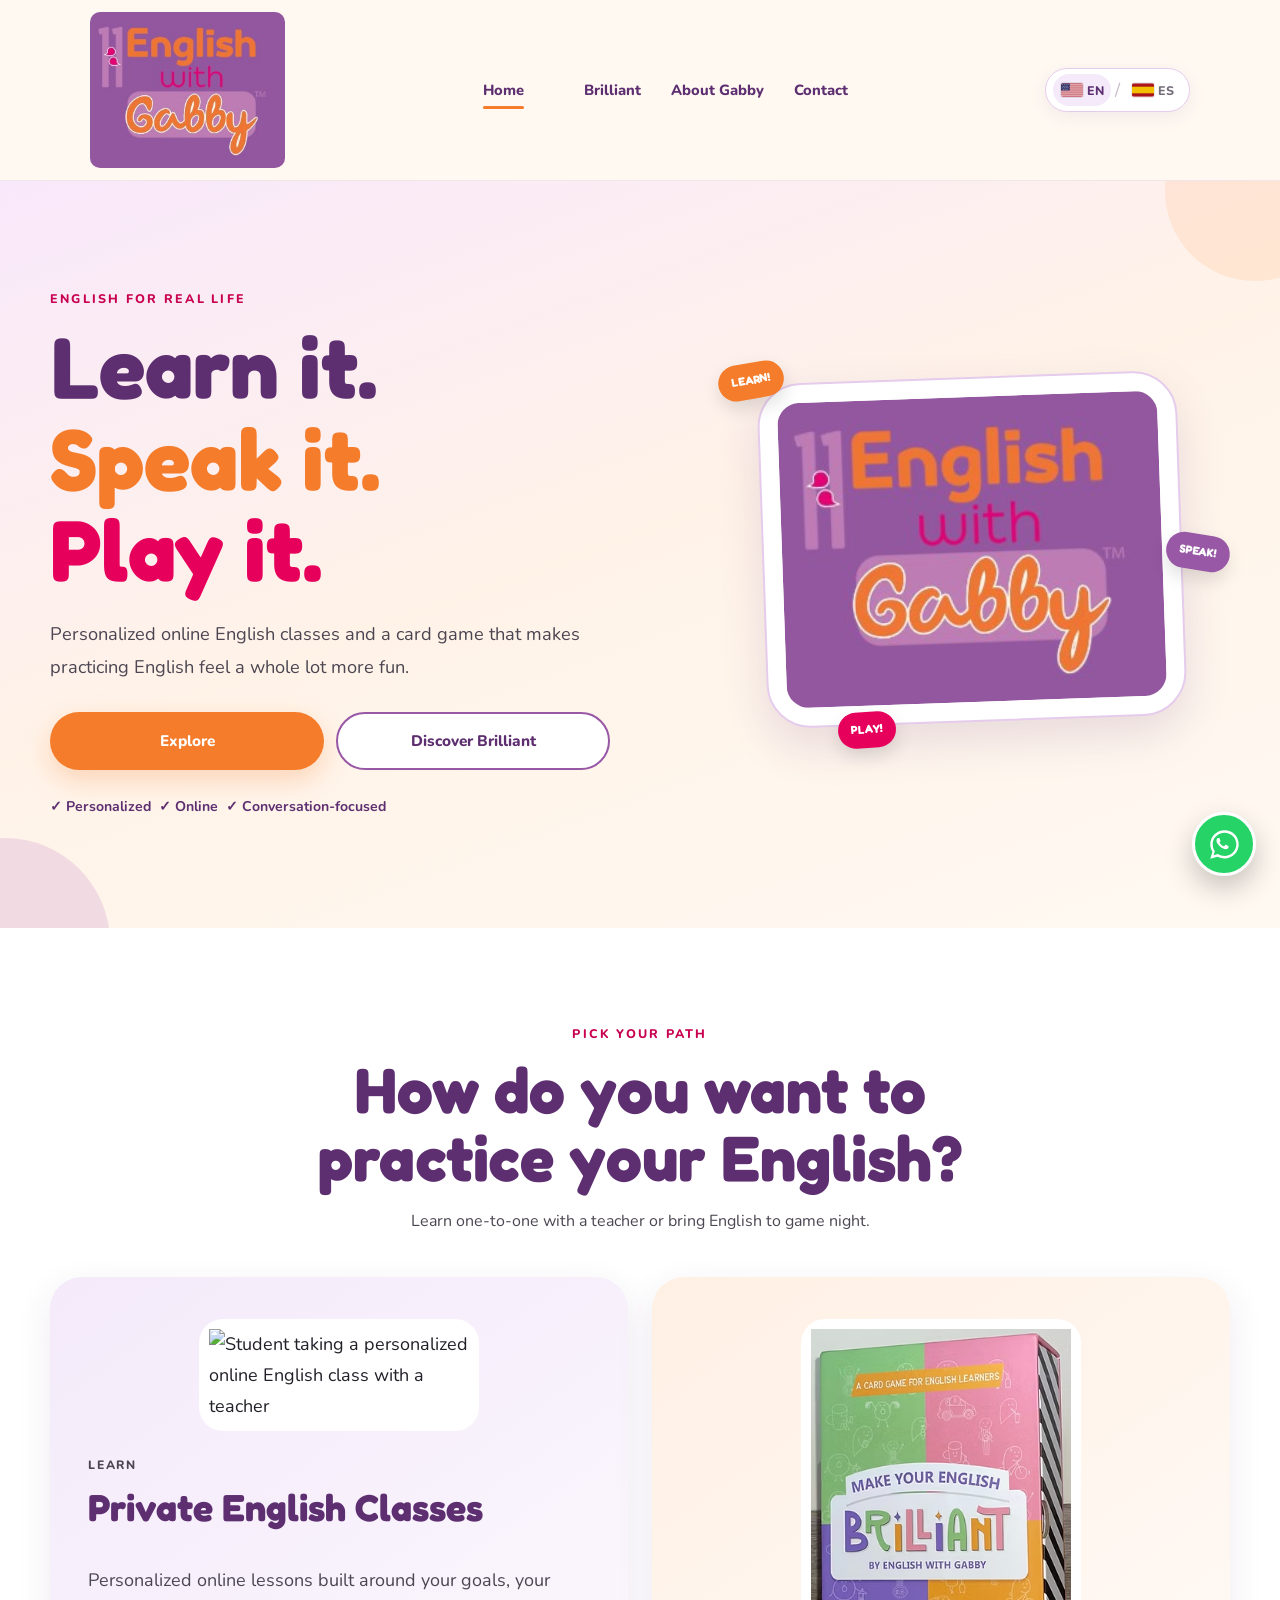
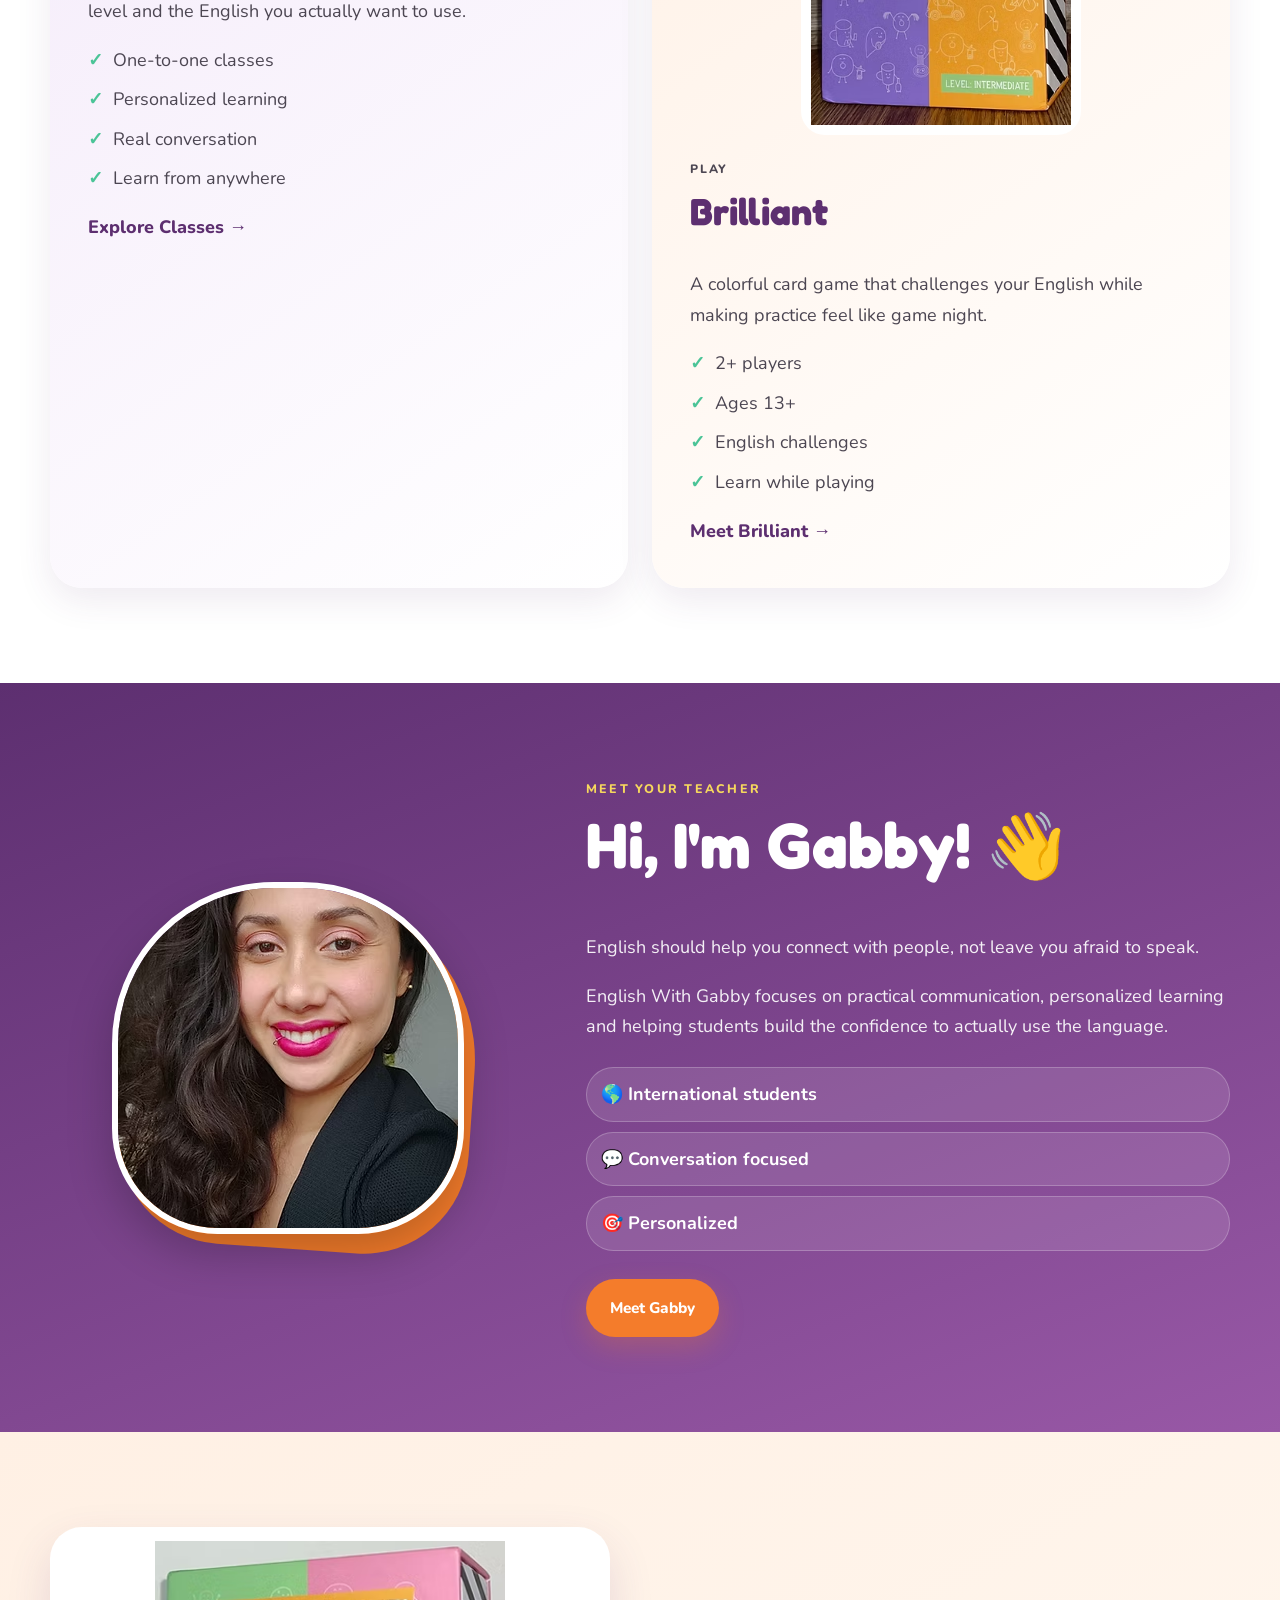
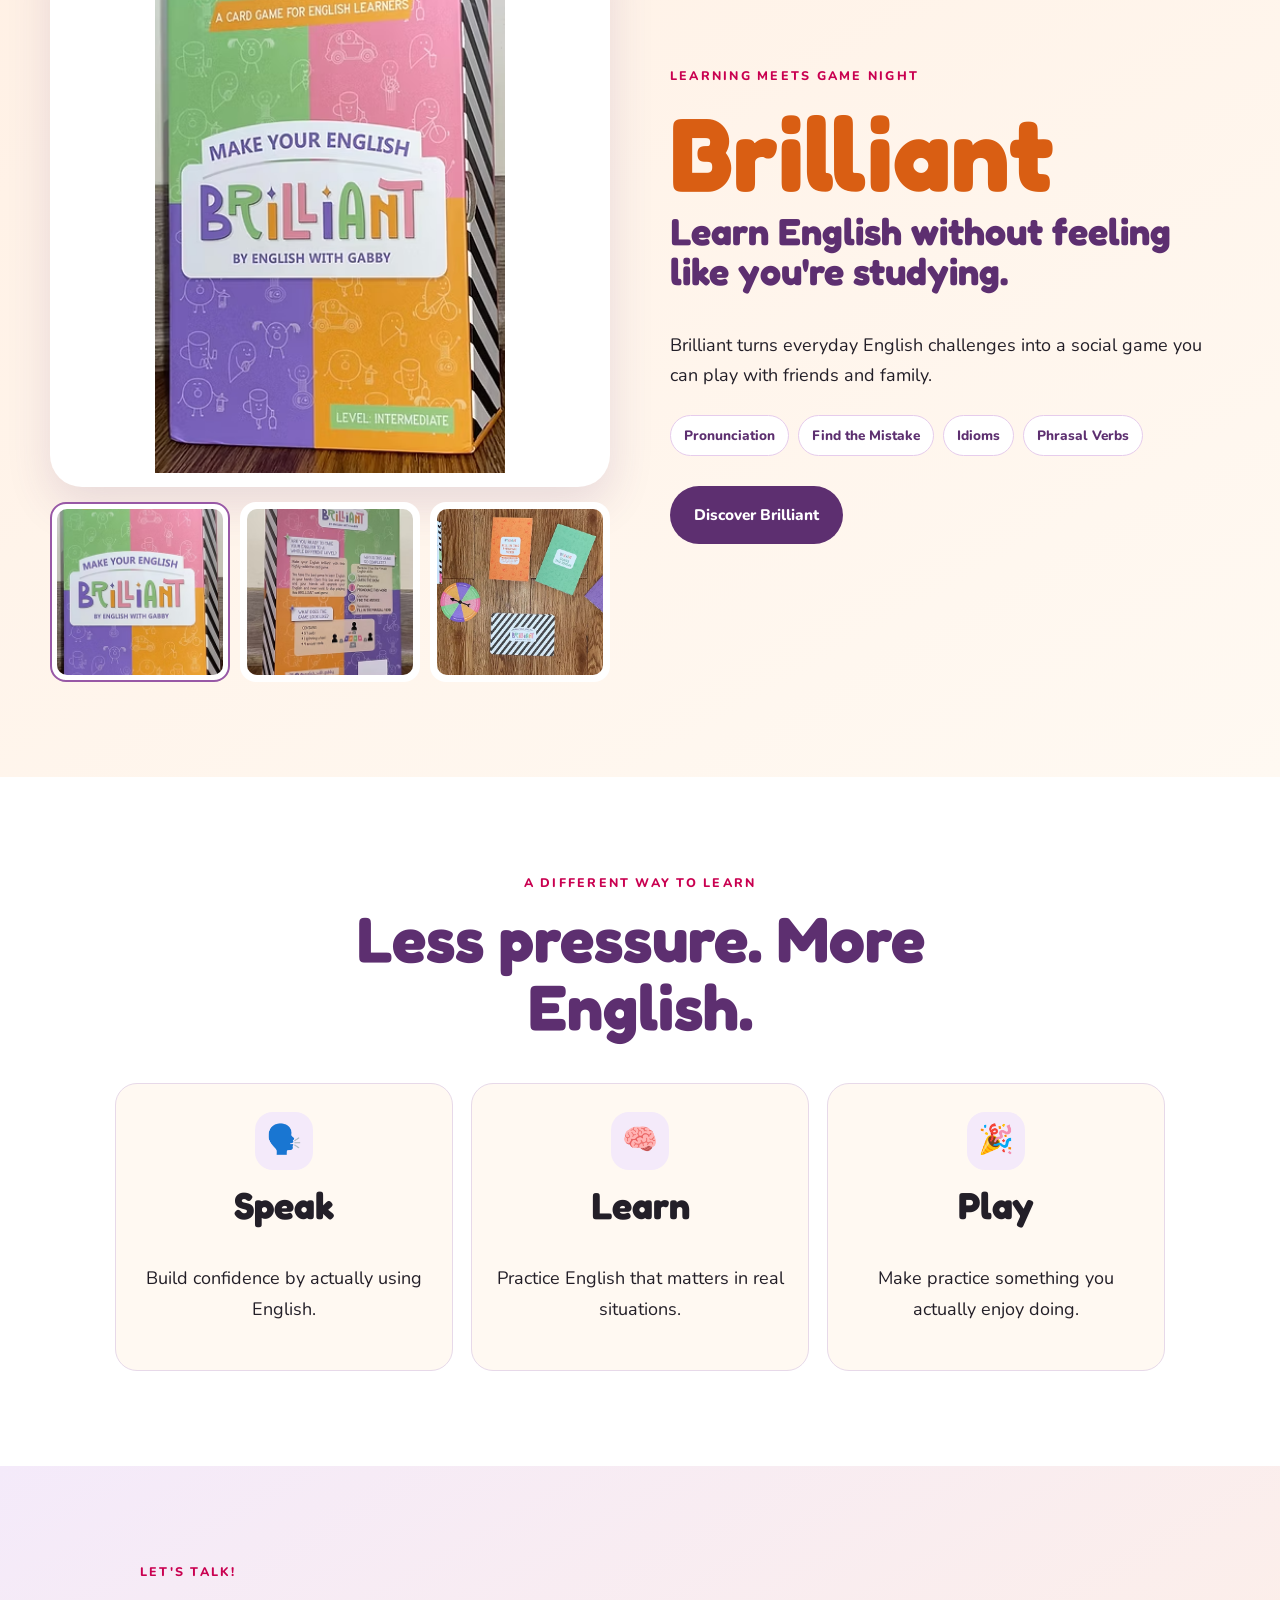
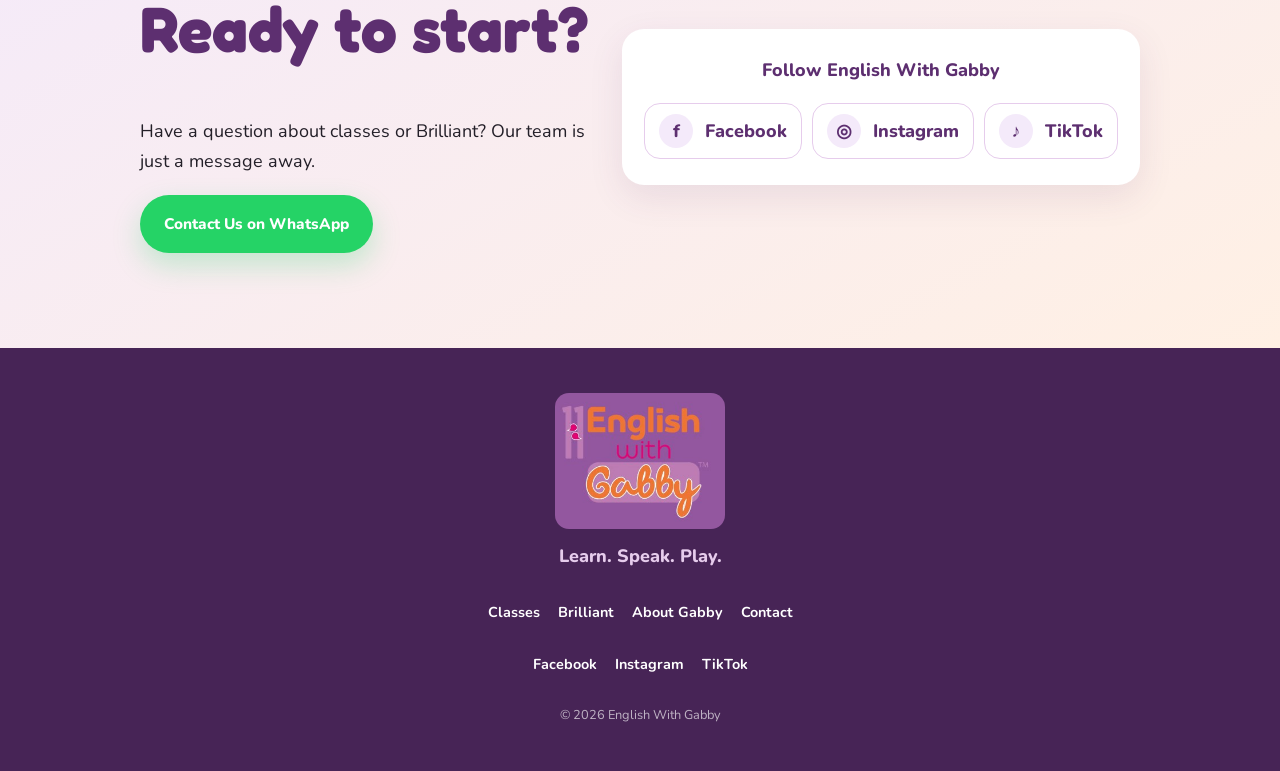
==== index.html @ 6b20c51b "Update navigation links and content in index.html" ====
<!DOCTYPE html>
<html lang="en">

<head>

  <meta charset="UTF-8">

  <meta
    name="viewport"
    content="width=device-width, initial-scale=1.0, viewport-fit=cover"
  >

  <meta
    name="description"
    content="English With Gabby offers personalized online English classes and Brilliant, a fun card game designed to help you practice English while you play."
  >

  <meta
    name="theme-color"
    content="#9858a6"
  >


  <title>
    English With Gabby | Learn. Speak. Play.
  </title>


  <!-- =====================================================
       FAVICON — Book
  ====================================================== -->

<link rel="icon" type="image/svg+xml" href="images/favicon.svg">


  <!-- =====================================================
       GOOGLE FONTS
  ====================================================== -->

  <link
    rel="preconnect"
    href="https://fonts.googleapis.com"
  >

  <link
    rel="preconnect"
    href="https://fonts.gstatic.com"
    crossorigin
  >

  <link
    href="https://fonts.googleapis.com/css2?family=Fredoka:wght@400;500;600;700&family=Nunito:wght@400;500;600;700;800&display=swap"
    rel="stylesheet"
  >


  <!-- =====================================================
       MAIN CSS
  ====================================================== -->

  <link
    rel="stylesheet"
    href="css/style.css"
  >

</head>


<body>


<!-- =========================================================
     ACCESSIBILITY — SKIP LINK
========================================================= -->

<a
  class="skip-link"
  href="#main-content"
  data-i18n="accessibility.skip"
>
  Skip to content
</a>



<!-- =========================================================
     HEADER
========================================================= -->

<header class="site-header">

  <div class="header-inner">


    <!-- BRAND -->

    <a
      href="index.html"
      class="site-logo"
      aria-label="English With Gabby home"
    >

      <img
        src="images/Logo/English%20With%20Gabby%20Logo.jpg"
        alt="English With Gabby"
      >

    </a>



    <!-- DESKTOP NAVIGATION -->

    <nav
      class="desktop-nav"
      aria-label="Main navigation"
    >

      <a
        href="index.html"
        class="nav-link active"
        data-i18n="nav.home"
      >
        Home
      </a>

      <a
        href=".html"
        class="nav-link"
        data-i18n="nav."
      >
        
      </a>

      <a
        href="brilliant.html"
        class="nav-link"
        data-i18n="nav.brilliant"
      >
        Brilliant
      </a>

      <a
        href="gabby.html"
        class="nav-link"
        data-i18n="nav.about"
      >
        About Gabby
      </a>

      <a
        href="#contact"
        class="nav-link"
        data-i18n="nav.contact"
      >
        Contact
      </a>

    </nav>



    <!-- HEADER CONTROLS -->

    <div class="header-controls">


      <!-- LANGUAGE SWITCHER -->

     <div
  class="language-switcher"
  role="group"
  aria-label="Language"
>

  <button
    type="button"
    class="language-btn active"
    data-language="en"
    aria-label="Switch to English"
    aria-pressed="true"
  >

    <svg
      class="language-flag"
      viewBox="0 0 60 36"
      aria-hidden="true"
    >
      <rect width="60" height="36" fill="#ffffff"/>

      <g fill="#b22234">
        <rect y="0" width="60" height="2.77"/>
        <rect y="5.54" width="60" height="2.77"/>
        <rect y="11.08" width="60" height="2.77"/>
        <rect y="16.62" width="60" height="2.77"/>
        <rect y="22.16" width="60" height="2.77"/>
        <rect y="27.70" width="60" height="2.77"/>
        <rect y="33.23" width="60" height="2.77"/>
      </g>

      <rect width="24" height="19.38" fill="#3c3b6e"/>

      <g fill="#ffffff">
        <circle cx="4" cy="4" r="1"/>
        <circle cx="9" cy="4" r="1"/>
        <circle cx="14" cy="4" r="1"/>
        <circle cx="19" cy="4" r="1"/>

        <circle cx="6.5" cy="8" r="1"/>
        <circle cx="11.5" cy="8" r="1"/>
        <circle cx="16.5" cy="8" r="1"/>

        <circle cx="4" cy="12" r="1"/>
        <circle cx="9" cy="12" r="1"/>
        <circle cx="14" cy="12" r="1"/>
        <circle cx="19" cy="12" r="1"/>

        <circle cx="6.5" cy="16" r="1"/>
        <circle cx="11.5" cy="16" r="1"/>
        <circle cx="16.5" cy="16" r="1"/>
      </g>
    </svg>

    <span>EN</span>

  </button>


  <span
    class="language-divider"
    aria-hidden="true"
  >
    /
  </span>


  <button
    type="button"
    class="language-btn"
    data-language="es"
    aria-label="Cambiar a español"
    aria-pressed="false"
  >

    <svg
      class="language-flag"
      viewBox="0 0 60 36"
      aria-hidden="true"
    >
      <rect width="60" height="36" fill="#aa151b"/>
      <rect y="9" width="60" height="18" fill="#f1bf00"/>
    </svg>

    <span>ES</span>

  </button>

</div>



      <!-- MOBILE MENU -->

      <button
        class="menu-toggle"
        type="button"
        aria-label="Open navigation menu"
        aria-expanded="false"
        aria-controls="mobileMenu"
      >

        <span></span>
        <span></span>
        <span></span>

      </button>


    </div>

  </div>



  <!-- MOBILE NAVIGATION -->

  <nav
    class="mobile-menu"
    id="mobileMenu"
    aria-label="Mobile navigation"
  >

    <a
      href="index.html"
      data-i18n="nav.home"
    >
      Home
    </a>

    <a
      href=".html"
      data-i18n="nav."
    >
      
    </a>

    <a
      href="brilliant.html"
      data-i18n="nav.brilliant"
    >
      Brilliant
    </a>

    <a
      href="gabby.html"
      data-i18n="nav.about"
    >
      About Gabby
    </a>

    <a
      href="#contact"
      data-i18n="nav.contact"
    >
      Contact
    </a>

  </nav>

</header>



<!-- =========================================================
     MAIN CONTENT
========================================================= -->

<main id="main-content">



<!-- =========================================================
     HERO
========================================================= -->

<section class="hero-section">

  <div class="hero-shape hero-shape-one"></div>
  <div class="hero-shape hero-shape-two"></div>


  <div class="hero-inner">


    <!-- HERO COPY -->

    <div class="hero-copy">

      <p
        class="eyebrow"
        data-i18n="home.hero.eyebrow"
      >
        English for real life
      </p>


      <h1>

        <span data-i18n="home.hero.line1">
          Learn it.
        </span>

        <span data-i18n="home.hero.line2">
          Speak it.
        </span>

        <span data-i18n="home.hero.line3">
          Play it.
        </span>

      </h1>


      <p
        class="hero-description"
        data-i18n="home.hero.description"
      >
        Personalized online English  and a card game
        that makes practicing English feel a whole lot more fun.
      </p>



      <div class="hero-actions">


        <a
          href=".html"
          class="btn btn-primary"
          data-i18n="home.hero."
        >
          Explore 
        </a>


        <a
          href="brilliant.html"
          class="btn btn-secondary"
          data-i18n="home.hero.brilliant"
        >
          Discover Brilliant
        </a>


      </div>



      <div class="hero-trust">

        <span data-i18n="home.hero.trust1">
          ✓ Personalized
        </span>

        <span data-i18n="home.hero.trust2">
          ✓ Online
        </span>

        <span data-i18n="home.hero.trust3">
          ✓ Conversation-focused
        </span>

      </div>

    </div>



    <!-- HERO VISUAL -->

    <div class="hero-visual">


      <div class="hero-logo-card">

        <img
          src="images/Logo/English%20With%20Gabby%20Logo.jpg"
          alt="English With Gabby logo"
        >

      </div>



      <div
        class="floating-bubble bubble-learn"
        aria-hidden="true"
      >
        LEARN!
      </div>


      <div
        class="floating-bubble bubble-speak"
        aria-hidden="true"
      >
        SPEAK!
      </div>


      <div
        class="floating-bubble bubble-play"
        aria-hidden="true"
      >
        PLAY!
      </div>


    </div>


  </div>

</section>



<!-- =========================================================
     TWO PATHS —  / BRILLIANT
========================================================= -->

<section class="path-section">

  <div class="section-heading">

    <p
      class="eyebrow"
      data-i18n="home.paths.eyebrow"
    >
      Pick your path
    </p>

    <h2 data-i18n="home.paths.title">
      How do you want to practice your English?
    </h2>

    <p data-i18n="home.paths.description">
      Learn one-to-one with a teacher or bring English to game night.
    </p>

  </div>



  <div class="path-grid">


<!-- CLASSES CARD -->

<article class="path-card classes-path-card">

  <div class="mini-product-image classes-card-image">

    <img
      src="images/Classes%20image.png"
      alt="Student taking a personalized online English class with a teacher"
      loading="lazy"
    >

  </div>


  <p
    class="card-label"
    data-i18n="home.classes.label"
  >
    LEARN
  </p>


  <h3 data-i18n="home.classes.title">
    Private English Classes
  </h3>


  <p data-i18n="home.classes.description">
    Personalized online lessons built around your goals,
    your level and the English you actually want to use.
  </p>


  <ul class="feature-list">

    <li data-i18n="home.classes.feature1">
      One-to-one classes
    </li>

    <li data-i18n="home.classes.feature2">
      Personalized learning
    </li>

    <li data-i18n="home.classes.feature3">
      Real conversation
    </li>

    <li data-i18n="home.classes.feature4">
      Learn from anywhere
    </li>

  </ul>


  <a
    href="classes.html"
    class="card-link"
    data-i18n="home.classes.cta"
  >
    Explore Classes →
  </a>

</article>
    

    <!-- BRILLIANT CARD -->

    <article class="path-card brilliant-path-card">

      <div class="mini-product-image">

        <img
          src="images/Brilliant/Game%20Box%20Front.avif"
          alt="Brilliant English learning card game"
          loading="lazy"
        >

      </div>


      <p
        class="card-label"
        data-i18n="home.brilliant.label"
      >
        PLAY
      </p>


      <h3>
        Brilliant
      </h3>


      <p data-i18n="home.brilliant.description">
        A colorful card game that challenges your English
        while making practice feel like game night.
      </p>



      <ul class="feature-list">

        <li data-i18n="home.brilliant.feature1">
          2+ players
        </li>

        <li data-i18n="home.brilliant.feature2">
          Ages 10+
        </li>

        <li data-i18n="home.brilliant.feature3">
          English challenges
        </li>

        <li data-i18n="home.brilliant.feature4">
          Learn while playing
        </li>

      </ul>



      <a
        href="brilliant.html"
        class="card-link"
        data-i18n="home.brilliant.cta"
      >
        Meet Brilliant →
      </a>

    </article>


  </div>

</section>



<!-- =========================================================
     ABOUT GABBY PREVIEW
========================================================= -->

<section class="gabby-preview-section">

  <div class="gabby-preview-inner">


    <!-- PHOTO -->

    <div class="gabby-photo-wrap">

      <div class="gabby-photo-decoration"></div>

      <img
        src="images/Gabby/Gabby%20Profile%20Picture.avif"
        alt="Gabby, founder of English With Gabby"
        loading="lazy"
      >

    </div>



    <!-- COPY -->

    <div class="gabby-preview-copy">

      <p
        class="eyebrow"
        data-i18n="home.gabby.eyebrow"
      >
        Meet your teacher
      </p>


      <h2 data-i18n="home.gabby.title">
        Hi, I'm Gabby! 👋
      </h2>


      <p data-i18n="home.gabby.description1">
        English should help you connect with people,
        not leave you afraid to speak.
      </p>


      <p data-i18n="home.gabby.description2">
        English With Gabby focuses on practical communication,
        personalized learning and helping students build the
        confidence to actually use the language.
      </p>



      <div class="gabby-highlights">

        <span data-i18n="home.gabby.highlight1">
          🌎 International students
        </span>

        <span data-i18n="home.gabby.highlight2">
          💬 Conversation focused
        </span>

        <span data-i18n="home.gabby.highlight3">
          🎯 Personalized
        </span>

      </div>



      <a
        href="gabby.html"
        class="btn btn-primary"
        data-i18n="home.gabby.cta"
      >
        Meet Gabby
      </a>


    </div>


  </div>

</section>



<!-- =========================================================
     BRILLIANT FEATURE
========================================================= -->

<section class="brilliant-feature-section">

  <div class="brilliant-feature-inner">


    <!-- PRODUCT GALLERY PREVIEW -->

    <div class="brilliant-home-gallery">


      <div class="home-product-main">

        <img
          id="homeBrilliantImage"
          src="images/Brilliant/Game%20Box%20Front.avif"
          alt="Front of Brilliant English learning game"
          loading="lazy"
        >

      </div>



      <div
        class="home-product-thumbnails"
        aria-label="Brilliant product images"
      >


        <button
          type="button"
          class="home-product-thumb active"
          data-home-product-image="images/Brilliant/Game%20Box%20Front.avif"
          data-home-product-alt="Front of Brilliant English learning game"
          aria-label="Show front of Brilliant game box"
        >

          <img
            src="images/Brilliant/Game%20Box%20Front.avif"
            alt=""
          >

        </button>



        <button
          type="button"
          class="home-product-thumb"
          data-home-product-image="images/Brilliant/Game%20Box%20Back.avif"
          data-home-product-alt="Back of Brilliant English learning game"
          aria-label="Show back of Brilliant game box"
        >

          <img
            src="images/Brilliant/Game%20Box%20Back.avif"
            alt=""
          >

        </button>



        <button
          type="button"
          class="home-product-thumb"
          data-home-product-image="images/Brilliant/Game%20Box%20Contents.avif"
          data-home-product-alt="Contents of Brilliant English learning game"
          aria-label="Show Brilliant game contents"
        >

          <img
            src="images/Brilliant/Game%20Box%20Contents.avif"
            alt=""
          >

        </button>


      </div>


    </div>



    <!-- GAME COPY -->

    <div class="brilliant-feature-copy">

      <p
        class="eyebrow"
        data-i18n="home.game.eyebrow"
      >
        Learning meets game night
      </p>


      <h2>
        Brilliant
      </h2>


      <h3 data-i18n="home.game.subtitle">
        Learn English without feeling like you're studying.
      </h3>


      <p data-i18n="home.game.description">
        Brilliant turns everyday English challenges into
        a social game you can play with friends and family.
      </p>



      <div class="game-tags">

        <span data-i18n="home.game.tag1">
          Pronunciation
        </span>

        <span data-i18n="home.game.tag2">
          Find the Error
        </span>

        <span data-i18n="home.game.tag3">
          Slang
        </span>

        <span data-i18n="home.game.tag4">
          Verbs
        </span>

      </div>



      <a
        href="brilliant.html"
        class="btn btn-secondary-dark"
        data-i18n="home.game.cta"
      >
        Discover Brilliant
      </a>


    </div>


  </div>

</section>



<!-- =========================================================
     PHILOSOPHY / BENEFITS
========================================================= -->

<section class="benefits-section">

  <div class="section-heading">

    <p
      class="eyebrow"
      data-i18n="home.benefits.eyebrow"
    >
      A different way to learn
    </p>

    <h2 data-i18n="home.benefits.title">
      Less pressure. More English.
    </h2>

  </div>



  <div class="benefits-grid">


    <article class="benefit-card">

      <span
        class="benefit-icon"
        aria-hidden="true"
      >
        🗣️
      </span>

      <h3 data-i18n="home.benefits.speakTitle">
        Speak
      </h3>

      <p data-i18n="home.benefits.speakText">
        Build confidence by actually using English.
      </p>

    </article>



    <article class="benefit-card">

      <span
        class="benefit-icon"
        aria-hidden="true"
      >
        🧠
      </span>

      <h3 data-i18n="home.benefits.learnTitle">
        Learn
      </h3>

      <p data-i18n="home.benefits.learnText">
        Practice English that matters in real situations.
      </p>

    </article>



    <article class="benefit-card">

      <span
        class="benefit-icon"
        aria-hidden="true"
      >
        🎉
      </span>

      <h3 data-i18n="home.benefits.playTitle">
        Play
      </h3>

      <p data-i18n="home.benefits.playText">
        Make practice something you actually enjoy doing.
      </p>

    </article>


  </div>

</section>



<!-- =========================================================
     SOCIAL / CONTACT
========================================================= -->

<section
  class="contact-section"
  id="contact"
>

  <div class="contact-inner">


    <div class="contact-copy">

      <p
        class="eyebrow"
        data-i18n="home.contact.eyebrow"
      >
        Let's talk!
      </p>


      <h2 data-i18n="home.contact.title">
        Ready to start?
      </h2>


      <p data-i18n="home.contact.description">
        Have a question about classes or Brilliant?
        Gabby is just a message away.
      </p>



      <a
        class="btn btn-whatsapp"
        href="https://wa.me/593987807383?text=Hi%20Gabby!%20I%20found%20English%20With%20Gabby%20through%20your%20website%20and%20I%27d%20like%20more%20information."
        target="_blank"
        rel="noopener noreferrer"
        data-whatsapp-link
        data-i18n="home.contact.whatsapp"
      >
        Message Gabby on WhatsApp
      </a>


    </div>



    <!-- SOCIALS -->

    <div class="social-panel">

      <p data-i18n="home.contact.follow">
        Follow English With Gabby
      </p>


      <div class="social-links">


        <a
          href="https://www.facebook.com/englishwithgabby1/"
          target="_blank"
          rel="noopener noreferrer"
          aria-label="English With Gabby on Facebook"
        >

          <span
            class="social-icon"
            aria-hidden="true"
          >
            f
          </span>

          <span>
            Facebook
          </span>

        </a>



        <a
          href="https://www.instagram.com/english_with.gabby/?hl=en"
          target="_blank"
          rel="noopener noreferrer"
          aria-label="English With Gabby on Instagram"
        >

          <span
            class="social-icon"
            aria-hidden="true"
          >
            ◎
          </span>

          <span>
            Instagram
          </span>

        </a>



        <a
          href="https://www.tiktok.com/@english_with.gabby"
          target="_blank"
          rel="noopener noreferrer"
          aria-label="English With Gabby on TikTok"
        >

          <span
            class="social-icon"
            aria-hidden="true"
          >
            ♪
          </span>

          <span>
            TikTok
          </span>

        </a>


      </div>

    </div>


  </div>

</section>



</main>



<!-- =========================================================
     FOOTER
========================================================= -->

<footer class="site-footer">

  <div class="footer-inner">


    <div class="footer-brand">

      <img
        src="images/Logo/English%20With%20Gabby%20Logo.jpg"
        alt="English With Gabby"
        loading="lazy"
      >

      <p data-i18n="footer.tagline">
        Learn. Speak. Play.
      </p>

    </div>



    <nav
      class="footer-nav"
      aria-label="Footer navigation"
    >

      <a
        href="classes.html"
        data-i18n="nav.classes"
      >
        Classes
      </a>

      <a
        href="brilliant.html"
        data-i18n="nav.brilliant"
      >
        Brilliant
      </a>

      <a
        href="gabby.html"
        data-i18n="nav.about"
      >
        About Gabby
      </a>

      <a
        href="#contact"
        data-i18n="nav.contact"
      >
        Contact
      </a>

    </nav>



    <div class="footer-socials">


      <a
        href="https://www.facebook.com/englishwithgabby1/"
        target="_blank"
        rel="noopener noreferrer"
        aria-label="Facebook"
      >
        Facebook
      </a>


      <a
        href="https://www.instagram.com/english_with.gabby/?hl=en"
        target="_blank"
        rel="noopener noreferrer"
        aria-label="Instagram"
      >
        Instagram
      </a>


      <a
        href="https://www.tiktok.com/@english_with.gabby"
        target="_blank"
        rel="noopener noreferrer"
        aria-label="TikTok"
      >
        TikTok
      </a>


    </div>



    <p class="copyright">

      ©
      <span id="currentYear">
        2026
      </span>

      English With Gabby

    </p>


  </div>

</footer>



<!-- =========================================================
     FLOATING WHATSAPP
========================================================= -->

<a
  class="floating-whatsapp"
  href="https://wa.me/593987807383?text=Hi%20Gabby!%20I%20found%20English%20With%20Gabby%20through%20your%20website%20and%20I%27d%20like%20more%20information."
  target="_blank"
  rel="noopener noreferrer"
  aria-label="Message English With Gabby on WhatsApp"
  data-whatsapp-link
>

  <svg
    viewBox="0 0 32 32"
    aria-hidden="true"
  >

    <path
      d="M19.11 17.21c-.27-.14-1.6-.79-1.85-.88-.25-.09-.43-.14-.61.14-.18.27-.7.88-.86 1.06-.16.18-.32.2-.59.07-.27-.14-1.14-.42-2.17-1.34-.8-.71-1.34-1.59-1.5-1.86-.16-.27-.02-.42.12-.55.12-.12.27-.32.41-.48.14-.16.18-.27.27-.45.09-.18.05-.34-.02-.48-.07-.14-.61-1.47-.84-2.01-.22-.53-.45-.46-.61-.47h-.52c-.18 0-.48.07-.73.34-.25.27-.95.93-.95 2.27s.98 2.63 1.11 2.81c.14.18 1.92 2.93 4.65 4.11.65.28 1.16.45 1.56.58.66.21 1.25.18 1.72.11.52-.08 1.6-.65 1.83-1.28.23-.63.23-1.17.16-1.28-.07-.11-.25-.18-.52-.32z"
    />

    <path
      d="M16.03 3C8.84 3 3 8.73 3 15.8c0 2.48.72 4.79 1.96 6.75L3 29l6.65-1.9a13.17 13.17 0 0 0 6.38 1.65C23.22 28.75 29 23.02 29 15.8S23.22 3 16.03 3zm0 23.58c-2.08 0-4.02-.57-5.68-1.56l-.41-.24-3.95 1.13 1.16-3.81-.27-.42a10.45 10.45 0 0 1-1.7-5.88c0-5.88 4.87-10.63 10.85-10.63 5.98 0 10.8 4.75 10.8 10.63 0 5.88-4.82 10.78-10.8 10.78z"
    />

  </svg>

</a>



<!-- =========================================================
     JAVASCRIPT

     translations.js MUST load before script.js.
========================================================= -->

<script src="js/translations.js"></script>

<script src="js/script.js"></script>


</body>

</html>
---- css/style.css ----
/* =========================================================
   ENGLISH WITH GABBY
   COMPLETE MOBILE-FIRST WEBSITE
========================================================= */


/* =========================================================
   DESIGN SYSTEM
========================================================= */

:root {

  --purple-950: #472456;
  --purple-900: #5d2f70;
  --purple-800: #74418a;
  --purple-700: #9858a6;
  --purple-600: #aa67b8;
  --purple-500: #b875c4;
  --purple-300: #d5a8dc;
  --purple-200: #e6ccec;
  --purple-100: #f4eafa;

  --orange-700: #d95e13;
  --orange-600: #e86818;
  --orange-500: #f47c2b;
  --orange-300: #ffb477;
  --orange-100: #fff0e4;

  --pink-700: #c90050;
  --pink-500: #e6005c;
  --pink-300: #ff8bb5;
  --pink-100: #ffe7f0;

  --yellow-500: #f6d85d;
  --yellow-100: #fff7cf;

  --green-600: #2f9e75;
  --green-500: #4bc497;
  --green-100: #e5f8f0;

  --blue-500: #4f9ed8;
  --blue-100: #e7f4fd;

  --cream: #fff9f2;
  --cream-deep: #f7efe6;

  --white: #ffffff;

  --ink: #231f28;
  --ink-soft: #4c4652;
  --muted: #746d79;

  --border: #e7d9e9;

  --whatsapp: #25d366;

  --page-width: 1200px;
  --content-padding: 20px;

  --radius-sm: 14px;
  --radius-md: 22px;
  --radius-lg: 32px;
  --radius-xl: 44px;

  --shadow-soft:
    0 12px 35px rgba(93, 47, 112, 0.10);

  --shadow-card:
    0 18px 45px rgba(93, 47, 112, 0.14);

  --shadow-hover:
    0 25px 60px rgba(93, 47, 112, 0.20);

}


/* =========================================================
   RESET
========================================================= */

*,
*::before,
*::after {
  box-sizing: border-box;
}

html {
  width: 100%;
  max-width: 100%;

  scroll-behavior: smooth;

  overflow-x: hidden;
}

body {
  width: 100%;
  max-width: 100%;

  margin: 0;

  background: var(--cream);

  color: var(--ink);

  font-family:
    "Nunito",
    Arial,
    sans-serif;

  font-size: 16px;
  line-height: 1.7;

  overflow-x: hidden;

  -webkit-font-smoothing: antialiased;
  text-rendering: optimizeLegibility;
}

body,
button,
input,
select,
textarea {
  font-family:
    "Nunito",
    Arial,
    sans-serif;
}

img {
  display: block;

  width: 100%;
  max-width: 100%;
}

a {
  color: inherit;

  text-decoration: none;
}

button {
  font: inherit;
}

button,
a {
  -webkit-tap-highlight-color: transparent;
}

h1,
h2,
h3,
p {
  overflow-wrap: anywhere;
}


/* =========================================================
   ACCESSIBILITY
========================================================= */

.skip-link {
  position: fixed;

  top: 12px;
  left: 12px;

  z-index: 5000;

  padding: 12px 16px;

  background: var(--ink);
  color: white;

  border-radius: 10px;

  transform: translateY(-180%);

  transition: transform 0.2s ease;
}

.skip-link:focus {
  transform: translateY(0);
}

a:focus-visible,
button:focus-visible {
  outline: 3px solid var(--yellow-500);

  outline-offset: 4px;
}


/* =========================================================
   TYPOGRAPHY
========================================================= */

h1,
h2,
h3 {
  margin-top: 0;

  font-family:
    "Fredoka",
    "Nunito",
    sans-serif;

  line-height: 1.06;
}

h1 {
  font-size:
    clamp(
      3rem,
      15vw,
      5.2rem
    );
}

h2 {
  font-size:
    clamp(
      2.25rem,
      10vw,
      4rem
    );
}

h3 {
  font-size:
    clamp(
      1.6rem,
      7vw,
      2.35rem
    );
}

p {
  margin-top: 0;
}

.eyebrow {
  margin: 0 0 12px;

  color: var(--pink-700);

  font-size: 0.78rem;
  font-weight: 800;

  text-transform: uppercase;
  letter-spacing: 0.18em;
}

.section-heading {
  width: 100%;
  max-width: 780px;

  margin: 0 auto 42px;

  text-align: center;
}

.section-heading h2 {
  margin-bottom: 16px;

  color: var(--purple-900);
}

.section-heading > p:last-child {
  margin-bottom: 0;

  color: var(--ink-soft);

  font-size: 1rem;
}


/* =========================================================
   BUTTONS
========================================================= */

.btn {
  width: 100%;
  min-height: 54px;

  padding: 14px 22px;

  display: inline-flex;
  align-items: center;
  justify-content: center;

  border: 2px solid transparent;
  border-radius: 999px;

  font-size: 0.96rem;
  font-weight: 800;

  text-align: center;

  cursor: pointer;

  transition:
    transform 0.2s ease,
    box-shadow 0.2s ease,
    background 0.2s ease,
    border-color 0.2s ease,
    color 0.2s ease;
}

.btn:active {
  transform: scale(0.98);
}

.btn-primary {
  background: var(--orange-500);

  color: white;

  box-shadow:
    0 10px 26px rgba(244, 124, 43, 0.26);
}

.btn-secondary {
  background: white;

  color: var(--purple-900);

  border-color: var(--purple-700);
}

.btn-secondary-dark {
  background: var(--purple-900);

  color: white;
}

.btn-light {
  background: white;

  color: var(--purple-900);
}

.btn-whatsapp {
  background: var(--whatsapp);

  color: white;

  box-shadow:
    0 12px 28px rgba(37, 211, 102, 0.25);
}


/* =========================================================
   HEADER
========================================================= */

.site-header {
  width: 100%;

  position: sticky;
  top: 0;

  z-index: 1500;

  background:
    rgba(255, 249, 242, 0.96);

  border-bottom:
    1px solid rgba(152, 88, 166, 0.12);

  backdrop-filter: blur(12px);
}

.header-inner {
  width: 100%;
  max-width: var(--page-width);

  margin: 0 auto;

  padding:
    12px
    max(
      var(--content-padding),
      env(safe-area-inset-left)
    );

  display: flex;
  align-items: center;
  justify-content: space-between;

  gap: 12px;
}

.site-logo {
  width: 142px;

  flex-shrink: 0;
}

.site-logo img {
  border-radius: 10px;
}

.desktop-nav {
  display: none;
}

.header-controls {
  display: flex;
  align-items: center;

  gap: 9px;
}


/* =========================================================
   LANGUAGE
========================================================= */

.language-switcher {
  min-height: 42px;

  padding: 5px 7px;

  display: flex;
  align-items: center;

  gap: 4px;

  background: white;

  border: 1px solid var(--purple-200);

  border-radius: 999px;

  box-shadow:
    0 5px 18px rgba(93, 47, 112, 0.08);
}

.language-btn {
  min-width: 58px;
  min-height: 32px;

  padding: 4px 7px;

  display: flex;
  align-items: center;
  justify-content: center;

  gap: 4px;

  background: transparent;

  color: var(--muted);

  border: none;
  border-radius: 999px;

  font-size: 0.78rem;
  font-weight: 800;

  cursor: pointer;
}

.language-btn.active {
  background: var(--purple-100);

  color: var(--purple-900);
}

.language-flag {
  width: 22px;
  height: 14px;

  display: block;

  flex-shrink: 0;

  border-radius: 2px;

  box-shadow:
    0 0 0 1px rgba(0, 0, 0, 0.08);
}

.language-divider {
  color: #c6b9c8;
}


/* =========================================================
   MOBILE MENU
========================================================= */

.menu-toggle {
  width: 46px;
  height: 46px;

  padding: 11px;

  display: flex;
  flex-direction: column;
  justify-content: center;

  gap: 5px;

  background: var(--purple-900);

  border: none;
  border-radius: 50%;

  cursor: pointer;
}

.menu-toggle span {
  width: 100%;
  height: 2px;

  display: block;

  background: white;

  border-radius: 999px;

  transition:
    transform 0.25s ease,
    opacity 0.25s ease;
}

.menu-toggle.active span:nth-child(1) {
  transform:
    translateY(7px)
    rotate(45deg);
}

.menu-toggle.active span:nth-child(2) {
  opacity: 0;
}

.menu-toggle.active span:nth-child(3) {
  transform:
    translateY(-7px)
    rotate(-45deg);
}

.mobile-menu {
  width: 100%;

  max-height: 0;

  overflow: hidden;

  display: flex;
  flex-direction: column;

  background: var(--purple-900);

  transition: max-height 0.3s ease;
}

.mobile-menu.open {
  max-height: 430px;
}

.mobile-menu a {
  min-height: 54px;

  padding: 14px 24px;

  display: flex;
  align-items: center;

  color: white;

  border-bottom:
    1px solid rgba(255, 255, 255, 0.12);

  font-weight: 700;
}


/* =========================================================
   HOME HERO
========================================================= */

.hero-section {
  position: relative;

  padding:
    58px
    var(--content-padding)
    70px;

  overflow: hidden;

  background:
    linear-gradient(
      160deg,
      #f8e8fb,
      #fff3e8 48%,
      var(--cream)
    );
}

.hero-inner {
  width: 100%;
  max-width: var(--page-width);

  margin: 0 auto;

  position: relative;

  z-index: 2;

  display: grid;

  gap: 42px;
}

.hero-copy {
  max-width: 660px;

  margin: 0 auto;

  text-align: center;
}

.hero-copy h1 {
  margin-bottom: 22px;

  color: var(--purple-900);
}

.hero-copy h1 span {
  display: block;
}

.hero-copy h1 span:nth-child(2) {
  color: var(--orange-500);
}

.hero-copy h1 span:nth-child(3) {
  color: var(--pink-500);
}

.hero-description {
  max-width: 600px;

  margin:
    0 auto
    28px;

  color: var(--ink-soft);

  font-size: 1.05rem;
  line-height: 1.8;
}

.hero-actions,
.classes-hero-actions,
.brilliant-hero-actions {
  display: grid;

  gap: 12px;
}

.hero-trust,
.classes-hero-trust {
  margin-top: 25px;

  display: flex;
  flex-direction: column;
  align-items: center;

  gap: 8px;

  color: var(--purple-900);

  font-size: 0.88rem;
  font-weight: 700;
}

.hero-visual {
  width: 100%;
  max-width: 520px;

  margin: auto;

  position: relative;

  padding: 20px 8px 28px;
}

.hero-logo-card {
  width: min(100%, 420px);

  margin: auto;

  padding: 18px;

  background: white;

  border: 2px solid var(--purple-200);

  border-radius: var(--radius-xl);

  box-shadow: var(--shadow-card);

  transform: rotate(-2deg);
}

.hero-logo-card img {
  border-radius: 22px;
}

.floating-bubble,
.classes-floating-note {
  position: absolute;

  padding: 8px 13px;

  color: white;

  border-radius: 999px;

  font-family: "Fredoka", sans-serif;

  font-size: 0.72rem;
  font-weight: 700;

  box-shadow:
    0 8px 18px rgba(0, 0, 0, 0.12);
}

.bubble-learn {
  top: 6px;
  left: 3px;

  background: var(--orange-500);

  transform: rotate(-10deg);
}

.bubble-speak {
  top: 45%;
  right: 0;

  background: var(--purple-700);

  transform: rotate(9deg);
}

.bubble-play {
  bottom: 2px;
  left: 24%;

  background: var(--pink-500);

  transform: rotate(-4deg);
}

.hero-shape {
  position: absolute;

  border-radius: 50%;

  opacity: 0.2;
}

.hero-shape-one {
  width: 180px;
  height: 180px;

  top: -80px;
  right: -65px;

  background: var(--orange-300);
}

.hero-shape-two {
  width: 210px;
  height: 210px;

  bottom: -120px;
  left: -100px;

  background: var(--purple-500);
}


/* =========================================================
   HOME PATH
========================================================= */

.path-section,
.benefits-section {
  padding:
    75px
    var(--content-padding);

  background: white;
}

.path-grid {
  max-width: var(--page-width);

  margin: auto;

  display: grid;

  gap: 24px;
}

.path-card {
  padding: 32px 26px;

  border-radius: var(--radius-lg);

  box-shadow: var(--shadow-soft);
}

.classes-path-card {
  background:
    linear-gradient(
      145deg,
      var(--purple-100),
      white
    );
}

.brilliant-path-card {
  background:
    linear-gradient(
      145deg,
      var(--orange-100),
      white
    );
}

.path-card-icon {
  width: 58px;
  height: 58px;

  margin-bottom: 20px;

  display: flex;
  align-items: center;
  justify-content: center;

  background: white;

  border-radius: 18px;

  font-size: 1.8rem;
}

.card-label {
  color: var(--pink-700);

  font-size: 0.76rem;
  font-weight: 800;

  letter-spacing: 0.15em;
}

.path-card h3 {
  color: var(--purple-900);
}

.path-card p,
.feature-list li {
  color: var(--ink-soft);
}

.feature-list {
  padding: 0;

  list-style: none;
}

.feature-list li {
  position: relative;

  padding-left: 25px;

  margin-bottom: 9px;
}

.feature-list li::before {
  content: "✓";

  position: absolute;

  left: 0;

  color: var(--green-500);

  font-weight: 900;
}

.card-link {
  color: var(--purple-900);

  font-weight: 800;
}

.mini-product-image {
  max-width: 280px;

  margin:
    0 auto
    24px;

  padding: 10px;

  background: white;

  border-radius: 24px;
}


/* =========================================================
   SHARED PHOTO / FEATURE SECTIONS
========================================================= */

.gabby-preview-section,
.classes-teacher-section {
  padding:
    75px
    var(--content-padding);

  background:
    linear-gradient(
      160deg,
      var(--purple-900),
      var(--purple-700)
    );

  color: white;
}

.gabby-preview-inner,
.classes-teacher-inner {
  max-width: var(--page-width);

  margin: auto;

  display: grid;

  gap: 38px;

  align-items: center;
}

.gabby-photo-wrap,
.classes-teacher-photo,
.gabby-page-photo-wrap {
  max-width: 430px;

  margin: auto;

  position: relative;
}

.gabby-photo-wrap img,
.classes-teacher-photo img,
.gabby-page-photo-wrap img {
  position: relative;

  z-index: 2;

  border: 6px solid white;

  border-radius:
    46% 46% 30% 30%;

  box-shadow:
    0 20px 45px rgba(0, 0, 0, 0.22);
}

.gabby-photo-decoration,
.gabby-page-photo-decoration {
  position: absolute;

  inset: 15px -10px -15px 12px;

  background: var(--orange-500);

  border-radius:
    46% 46% 30% 30%;

  transform: rotate(4deg);
}

.gabby-preview-copy,
.classes-teacher-copy {
  text-align: center;
}

.gabby-preview-copy h2,
.classes-teacher-copy h2 {
  color: white;
}

.gabby-preview-copy .eyebrow,
.classes-teacher-copy .eyebrow {
  color: var(--yellow-500);
}

.gabby-preview-copy p,
.classes-teacher-copy p {
  color:
    rgba(
      255,
      255,
      255,
      0.92
    );
}

.gabby-highlights {
  margin: 25px 0 28px;

  display: grid;

  gap: 10px;
}

.gabby-highlights span {
  padding: 11px 14px;

  background:
    rgba(
      255,
      255,
      255,
      0.11
    );

  border:
    1px solid
    rgba(
      255,
      255,
      255,
      0.22
    );

  border-radius: 999px;

  font-weight: 700;
}


/* =========================================================
   PRODUCT GALLERY
========================================================= */

.brilliant-feature-section,
.brilliant-page-hero {
  padding:
    75px
    var(--content-padding);

  background:
    linear-gradient(
      150deg,
      var(--orange-100),
      var(--cream)
    );
}

.brilliant-feature-inner,
.brilliant-page-hero-inner {
  max-width: var(--page-width);

  margin: auto;

  display: grid;

  gap: 42px;

  align-items: center;
}

.brilliant-home-gallery,
.brilliant-page-gallery {
  max-width: 560px;

  margin: auto;
}

.home-product-main,
.brilliant-main-image {
  padding: 14px;

  background: white;

  border-radius: var(--radius-lg);

  box-shadow: var(--shadow-card);
}

.home-product-main img,
.brilliant-main-image img {
  aspect-ratio: 1 / 1;

  object-fit: contain;

  border-radius: 20px;

  transition:
    opacity 0.15s ease,
    transform 0.15s ease;
}

.home-product-main img.changing,
.brilliant-main-image img.changing {
  opacity: 0.15;

  transform: scale(0.98);
}

.home-product-thumbnails,
.brilliant-thumbnail-row {
  margin-top: 15px;

  display: grid;

  grid-template-columns:
    repeat(3, 1fr);

  gap: 10px;
}

.home-product-thumb,
.brilliant-thumb {
  padding: 5px;

  background: white;

  border:
    2px solid transparent;

  border-radius: 16px;

  cursor: pointer;
}

.home-product-thumb.active,
.brilliant-thumb.active {
  border-color: var(--purple-700);
}

.home-product-thumb img,
.brilliant-thumb img {
  aspect-ratio: 1 / 1;

  object-fit: cover;

  border-radius: 10px;
}

.brilliant-feature-copy,
.brilliant-page-copy {
  text-align: center;
}

.brilliant-feature-copy > h2,
.brilliant-page-copy > h1 {
  margin-bottom: 4px;

  color: var(--orange-700);

  font-size:
    clamp(
      3.4rem,
      18vw,
      6.5rem
    );
}

.brilliant-feature-copy h3,
.brilliant-page-copy h2 {
  color: var(--purple-900);
}

.game-tags,
.brilliant-facts {
  margin: 24px 0 30px;

  display: flex;
  flex-wrap: wrap;
  justify-content: center;

  gap: 9px;
}

.game-tags span,
.brilliant-facts span {
  padding: 8px 13px;

  background: white;

  color: var(--purple-900);

  border:
    1px solid var(--purple-200);

  border-radius: 999px;

  font-size: 0.85rem;
  font-weight: 800;
}


/* =========================================================
   BENEFITS / SMALL CARDS
========================================================= */

.benefits-grid,
.brilliant-benefits-grid,
.gabby-values-grid,
.gabby-philosophy-grid {
  max-width: 1050px;

  margin: auto;

  display: grid;

  gap: 18px;
}

.benefit-card,
.brilliant-benefit,
.gabby-value-card,
.gabby-philosophy-card {
  padding: 28px 22px;

  background: var(--cream);

  border: 1px solid var(--border);

  border-radius: var(--radius-md);

  text-align: center;
}

.benefit-icon,
.challenge-icon {
  width: 58px;
  height: 58px;

  margin:
    0 auto
    16px;

  display: flex;
  align-items: center;
  justify-content: center;

  background: var(--purple-100);

  border-radius: 18px;

  font-size: 1.8rem;
}


/* =========================================================
   VIDEO
========================================================= */

.brilliant-story-section,
.how-to-play-section,
.brilliant-benefits-section,
.where-to-buy-section {
  padding:
    75px
    var(--content-padding);
}

.brilliant-story-section,
.brilliant-benefits-section {
  background: white;
}

.how-to-play-section,
.where-to-buy-section {
  background: var(--cream);
}

.video-feature {
  max-width: 980px;

  margin: auto;
}

.responsive-video {
  position: relative;

  width: 100%;

  aspect-ratio: 16 / 9;

  overflow: hidden;

  background: var(--purple-950);

  border-radius: var(--radius-lg);

  box-shadow: var(--shadow-card);
}

.responsive-video iframe {
  width: 100%;
  height: 100%;

  border: 0;
}


/* =========================================================
   BRILLIANT CHALLENGES
========================================================= */

.brilliant-challenges-section {
  padding:
    75px
    var(--content-padding);

  background:
    linear-gradient(
      160deg,
      var(--purple-100),
      var(--pink-100)
    );
}

.challenge-grid {
  max-width: var(--page-width);

  margin: auto;

  display: grid;

  gap: 18px;
}

.challenge-card {
  padding: 28px 22px;

  background: white;

  border-radius: var(--radius-md);

  text-align: center;

  box-shadow: var(--shadow-soft);
}

.challenge-card h3 {
  color: var(--purple-900);
}

.challenge-pronunciation {
  border-top: 6px solid var(--yellow-500);
}

.challenge-error {
  border-top: 6px solid var(--pink-500);
}

.challenge-slang {
  border-top: 6px solid var(--blue-500);
}

.challenge-verbs {
  border-top: 6px solid var(--green-500);
}


/* =========================================================
   BRILLIANT BOX
========================================================= */

.brilliant-box-section,
.gabby-brilliant-section,
.classes-brilliant-section {
  padding:
    75px
    var(--content-padding);

  background:
    linear-gradient(
      150deg,
      var(--orange-100),
      white
    );
}

.brilliant-box-inner,
.gabby-brilliant-inner,
.classes-brilliant-inner {
  max-width: var(--page-width);

  margin: auto;

  display: grid;

  gap: 40px;

  align-items: center;
}

.brilliant-box-image,
.gabby-brilliant-image,
.classes-brilliant-image {
  max-width: 500px;

  margin: auto;

  padding: 14px;

  background: white;

  border-radius: var(--radius-lg);

  box-shadow: var(--shadow-card);
}

.brilliant-box-copy,
.gabby-brilliant-copy,
.classes-brilliant-copy {
  text-align: center;
}

.brilliant-box-copy h2,
.gabby-brilliant-copy h2,
.classes-brilliant-copy h2 {
  color: var(--purple-900);
}

.box-list {
  padding: 0;

  list-style: none;
}

.box-list li {
  margin-bottom: 11px;

  color: var(--ink-soft);

  font-weight: 700;
}

.box-list li::before {
  content: "✓";

  margin-right: 10px;

  color: var(--green-500);
}


/* =========================================================
   RETAILERS
========================================================= */

/* Mobile-first: one card per row */
.retailer-grid {
  width: 100%;
  max-width: 1100px;

  margin: 2.5rem auto 0;

  display: grid;
  grid-template-columns: 1fr;

  gap: 18px;
}

.retailer-card {
  min-width: 0;

  padding: 28px 22px;

  background: white;

  border: 1px solid var(--border);
  border-radius: var(--radius-md);

  text-align: center;

  box-shadow: var(--shadow-soft);

  transition:
    transform 0.2s ease,
    box-shadow 0.2s ease;
}

.retailer-name {
  margin-bottom: 10px;

  color: var(--purple-900);

  font-family: "Fredoka", sans-serif;

  font-size: 1.6rem;
  font-weight: 700;
  line-height: 1.15;
}

.retailer-card p {
  margin-bottom: 0;

  color: var(--ink-soft);
}

.retailer-help {
  max-width: 500px;

  margin: 35px auto 0;

  text-align: center;
}

/* =========================================================
   BRILLIANT CLASSES CROSS-PROMO
========================================================= */

.brilliant-classes-section {
  padding:
    65px
    var(--content-padding);

  background: var(--purple-900);

  color: white;
}

.brilliant-classes-inner {
  max-width: 1000px;

  margin: auto;

  text-align: center;
}

.brilliant-classes-inner h2 {
  color: white;
}

.brilliant-classes-inner .eyebrow {
  color: var(--yellow-500);
}


/* =========================================================
   CLASSES HERO
========================================================= */

.classes-hero {
  padding:
    60px
    var(--content-padding)
    75px;

  background:
    linear-gradient(
      155deg,
      var(--purple-100),
      var(--orange-100)
    );
}

.classes-hero-inner {
  max-width: var(--page-width);

  margin: auto;

  display: grid;

  gap: 42px;

  align-items: center;
}

.classes-hero-copy {
  max-width: 690px;

  margin: auto;

  text-align: center;
}

.classes-hero-copy h1 {
  color: var(--purple-900);
}

.classes-hero-description {
  color: var(--ink-soft);

  font-size: 1.05rem;
}

.classes-hero-visual {
  max-width: 460px;

  margin: auto;

  position: relative;
}

.classes-hero-photo img {
  border:
    6px solid white;

  border-radius: var(--radius-xl);

  box-shadow: var(--shadow-card);
}

.note-speak {
  top: -10px;
  left: -4px;

  background: var(--orange-500);

  transform: rotate(-8deg);
}

.note-confidence {
  right: -5px;
  top: 45%;

  background: var(--pink-500);

  transform: rotate(8deg);
}

.note-you {
  bottom: -8px;
  left: 25%;

  background: var(--purple-700);

  transform: rotate(-4deg);
}


/* =========================================================
   CLASSES BENEFITS / WHO FOR
========================================================= */

.classes-why-section,
.classes-skills-section,
.classes-process-section,
.classes-testimonials-section {
  padding:
    75px
    var(--content-padding);

  background: white;
}

.classes-benefit-grid,
.classes-for-grid,
.classes-process-grid,
.classes-testimonial-grid,
.gabby-credentials-grid {
  max-width: var(--page-width);

  margin: auto;

  display: grid;

  gap: 18px;
}

.classes-benefit-card,
.classes-for-card,
.classes-process-card,
.gabby-credential-card {
  padding: 28px 22px;

  background: var(--cream);

  border:
    1px solid var(--border);

  border-radius: var(--radius-md);
}

.classes-benefit-card {
  text-align: center;
}

.classes-benefit-icon {
  width: 58px;
  height: 58px;

  margin:
    0 auto
    16px;

  display: flex;
  align-items: center;
  justify-content: center;

  background: var(--purple-100);

  border-radius: 18px;

  font-size: 1.8rem;
}

.classes-for-section {
  padding:
    75px
    var(--content-padding);

  background:
    linear-gradient(
      150deg,
      var(--purple-100),
      white
    );
}

.classes-for-inner {
  max-width: var(--page-width);

  margin: auto;
}

.classes-for-copy {
  max-width: 750px;

  margin:
    0 auto
    40px;

  text-align: center;
}

.classes-for-card {
  text-align: center;
}

.classes-for-card > span {
  font-size: 2rem;
}


/* =========================================================
   SKILL PILLS
========================================================= */

.classes-skills-grid {
  max-width: 950px;

  margin: auto;

  display: grid;

  grid-template-columns:
    repeat(2, 1fr);

  gap: 12px;
}

.skill-pill {
  min-height: 58px;

  padding: 12px;

  display: flex;
  align-items: center;
  justify-content: center;

  gap: 8px;

  background: var(--purple-100);

  color: var(--purple-900);

  border-radius: 999px;

  text-align: center;

  font-weight: 800;
}


/* =========================================================
   PROCESS
========================================================= */

.classes-process-section {
  background: var(--cream);
}

.classes-process-card {
  position: relative;

  background: white;
}

.classes-process-number,
.gabby-credential-number {
  color: var(--pink-500);

  font-family: "Fredoka", sans-serif;

  font-size: 0.9rem;
  font-weight: 700;
}


/* =========================================================
   TESTIMONIALS
========================================================= */

.classes-testimonials-section {
  background:
    linear-gradient(
      150deg,
      var(--pink-100),
      var(--cream)
    );
}

.classes-testimonial-card {
  padding: 30px 24px;

  background: white;

  border-radius: var(--radius-md);

  box-shadow: var(--shadow-soft);
}

.quote-mark {
  display: block;

  height: 32px;

  color: var(--purple-500);

  font-family: Georgia, serif;

  font-size: 4rem;
  line-height: 0.8;
}


/* =========================================================
   CLASSES CONTACT
========================================================= */

.classes-contact-section,
.gabby-classes-cta-section {
  padding:
    80px
    var(--content-padding);

  background:
    linear-gradient(
      145deg,
      var(--purple-900),
      var(--purple-700)
    );

  color: white;
}

.classes-contact-inner,
.gabby-classes-cta-inner {
  max-width: 800px;

  margin: auto;

  text-align: center;
}

.classes-contact-inner .eyebrow,
.gabby-classes-cta-inner .eyebrow {
  color: var(--yellow-500);
}

.classes-contact-inner h2,
.gabby-classes-cta-inner h2 {
  color: white;
}

.classes-contact-socials {
  margin-top: 25px;

  display: flex;
  flex-wrap: wrap;
  justify-content: center;

  gap: 18px;
}

.classes-contact-socials a {
  color: white;

  font-weight: 800;
}


/* =========================================================
   GABBY HERO
========================================================= */

.gabby-page-hero {
  padding:
    65px
    var(--content-padding)
    80px;

  background:
    linear-gradient(
      155deg,
      var(--purple-100),
      var(--orange-100)
    );
}

.gabby-page-hero-inner {
  max-width: var(--page-width);

  margin: auto;

  display: grid;

  gap: 42px;

  align-items: center;
}

.gabby-page-hero-copy {
  text-align: center;
}

.gabby-page-hero-copy h1 {
  color: var(--purple-900);
}

.gabby-page-subtitle {
  color: var(--orange-700);

  font-weight: 800;
}

.gabby-page-description {
  color: var(--ink-soft);

  font-size: 1.05rem;
}

.gabby-page-tags {
  margin: 24px 0 28px;

  display: grid;

  gap: 10px;
}

.gabby-page-tags span {
  padding: 10px 13px;

  background: white;

  border-radius: 999px;

  color: var(--purple-900);

  font-weight: 700;
}


/* =========================================================
   GABBY BIO
========================================================= */

.gabby-bio-section,
.gabby-credentials-section,
.gabby-values-section {
  padding:
    75px
    var(--content-padding);

  background: white;
}

.gabby-bio-inner {
  max-width: 1050px;

  margin: auto;

  display: grid;

  gap: 30px;
}

.gabby-bio-heading {
  text-align: center;
}

.gabby-bio-heading h2 {
  color: var(--purple-900);
}

.gabby-bio-copy {
  color: var(--ink-soft);
}


/* =========================================================
   GABBY CREDENTIALS
========================================================= */

.gabby-credentials-section {
  background: var(--cream);
}

.gabby-credential-card {
  background: white;
}

.gabby-credential-card h3 {
  color: var(--purple-900);
}


/* =========================================================
   GABBY PHILOSOPHY
========================================================= */

.gabby-philosophy-section {
  padding:
    75px
    var(--content-padding);

  background:
    linear-gradient(
      145deg,
      var(--purple-100),
      var(--pink-100)
    );
}

.gabby-philosophy-inner {
  max-width: var(--page-width);

  margin: auto;
}

.gabby-philosophy-copy {
  max-width: 760px;

  margin:
    0 auto
    40px;

  text-align: center;
}


/* =========================================================
   CONTACT
========================================================= */

.contact-section {
  padding:
    75px
    var(--content-padding);

  background:
    linear-gradient(
      150deg,
      var(--purple-100),
      var(--orange-100)
    );
}

.contact-inner {
  max-width: 1000px;

  margin: auto;

  display: grid;

  gap: 34px;
}

.contact-copy {
  text-align: center;
}

.contact-copy h2 {
  color: var(--purple-900);
}

.social-panel {
  padding: 26px 22px;

  background: white;

  border-radius: var(--radius-md);

  box-shadow: var(--shadow-soft);

  text-align: center;
}

.social-panel > p {
  color: var(--purple-900);

  font-weight: 800;
}

.social-links {
  display: grid;

  gap: 10px;
}

.social-links a {
  min-height: 52px;

  padding: 10px 14px;

  display: flex;
  align-items: center;

  gap: 12px;

  border:
    1px solid var(--purple-200);

  border-radius: 16px;

  color: var(--purple-900);

  font-weight: 800;
}

.social-icon {
  width: 34px;
  height: 34px;

  display: flex;
  align-items: center;
  justify-content: center;

  background: var(--purple-100);

  border-radius: 50%;
}


/* =========================================================
   FOOTER
========================================================= */

.site-footer {
  padding:
    45px
    var(--content-padding)
    calc(
      45px +
      env(safe-area-inset-bottom)
    );

  background: var(--purple-950);

  color: white;
}

.footer-inner {
  max-width: var(--page-width);

  margin: auto;

  display: grid;

  gap: 28px;

  text-align: center;
}

.footer-brand img {
  width: 170px;

  margin: auto;

  border-radius: 14px;
}

.footer-brand p {
  margin:
    12px 0
    0;

  color: var(--purple-200);

  font-weight: 800;
}

.footer-nav,
.footer-socials {
  display: flex;
  flex-wrap: wrap;
  justify-content: center;

  gap:
    10px
    18px;
}

.footer-nav a,
.footer-socials a {
  font-size: 0.9rem;
  font-weight: 700;
}

.copyright {
  margin: 0;

  color:
    rgba(
      255,
      255,
      255,
      0.65
    );

  font-size: 0.8rem;
}


/* =========================================================
   FLOATING WHATSAPP
========================================================= */

.floating-whatsapp {
  width: 58px;
  height: 58px;

  position: fixed;

  right:
    max(
      16px,
      env(safe-area-inset-right)
    );

  bottom:
    max(
      18px,
      calc(
        env(safe-area-inset-bottom) +
        12px
      )
    );

  z-index: 2000;

  display: flex;
  align-items: center;
  justify-content: center;

  background: var(--whatsapp);

  border: 3px solid white;
  border-radius: 50%;

  box-shadow:
    0 12px 28px rgba(0, 0, 0, 0.22);
}

.floating-whatsapp svg {
  width: 32px;
  height: 32px;

  fill: white;
}


/* =========================================================
   TABLET 600+
========================================================= */

@media (min-width: 600px) {

  :root {
    --content-padding: 30px;
  }

  body {
    font-size: 17px;
  }

  .site-logo {
    width: 175px;
  }

  .btn {
    width: auto;
  }

  .hero-actions,
  .classes-hero-actions,
  .brilliant-hero-actions {
    max-width: 560px;

    margin-left: auto;
    margin-right: auto;

    grid-template-columns:
      repeat(2, 1fr);
  }

  .hero-trust,
  .classes-hero-trust {
    flex-direction: row;
    justify-content: center;
    flex-wrap: wrap;
  }

  .path-grid,
  .classes-benefit-grid,
  .gabby-credentials-grid {
    grid-template-columns:
      repeat(2, 1fr);
  }

  .benefits-grid,
  .brilliant-benefits-grid,
  .gabby-values-grid,
  .gabby-philosophy-grid,
  .classes-testimonial-grid {
    grid-template-columns:
      repeat(3, 1fr);
  }

  /* Retailers: two columns on tablet */
  .retailer-grid {
    grid-template-columns: repeat(2, minmax(0, 1fr));
  }

  .retailer-card:nth-child(5) {
    grid-column: 1 / -1;

    width: min(100%, 520px);
    justify-self: center;
  }

  .challenge-grid {
    grid-template-columns:
      repeat(2, 1fr);
  }

  .classes-for-grid {
    grid-template-columns:
      repeat(2, 1fr);
  }

  .classes-skills-grid {
    grid-template-columns:
      repeat(4, 1fr);
  }

  .classes-process-grid {
    grid-template-columns:
      repeat(2, 1fr);
  }

  .social-links {
    grid-template-columns:
      repeat(3, 1fr);
  }

  .gabby-page-tags {
    grid-template-columns:
      repeat(3, 1fr);
  }

}


/* =========================================================
   LARGE TABLET 768+
========================================================= */

@media (min-width: 768px) {

  .header-inner {
    min-height: 84px;
  }

  .hero-inner,
  .classes-hero-inner,
  .gabby-page-hero-inner {
    gap: 60px;
  }

  .hero-copy,
  .classes-hero-copy,
  .gabby-page-hero-copy {
    text-align: left;

    margin: 0;
  }

  .hero-description {
    margin-left: 0;
  }

  .hero-actions,
  .classes-hero-actions {
    margin-left: 0;
  }

  .hero-trust,
  .classes-hero-trust {
    justify-content: flex-start;
  }

  .gabby-preview-inner,
  .classes-teacher-inner {
    grid-template-columns:
      0.85fr
      1.15fr;

    gap: 60px;
  }

  .gabby-preview-copy,
  .classes-teacher-copy {
    text-align: left;
  }

  .brilliant-feature-inner,
  .brilliant-page-hero-inner,
  .brilliant-box-inner,
  .gabby-brilliant-inner,
  .classes-brilliant-inner {
    grid-template-columns:
      1fr
      1fr;

    gap: 60px;
  }

  .brilliant-feature-copy,
  .brilliant-page-copy,
  .brilliant-box-copy,
  .gabby-brilliant-copy,
  .classes-brilliant-copy {
    text-align: left;
  }

  .game-tags,
  .brilliant-facts {
    justify-content: flex-start;
  }

  .contact-inner {
    grid-template-columns:
      1fr
      1fr;

    align-items: center;
  }

  .contact-copy {
    text-align: left;
  }

  .gabby-page-hero-inner {
    grid-template-columns:
      0.85fr
      1.15fr;
  }

  .gabby-bio-inner {
    grid-template-columns:
      0.8fr
      1.2fr;

    gap: 65px;
  }

  .gabby-bio-heading {
    text-align: left;
  }

}


/* =========================================================
   DESKTOP 900+
========================================================= */

@media (min-width: 900px) {

  :root {
    --content-padding: 40px;
  }

  .desktop-nav {
    display: flex;
    align-items: center;

    gap: 25px;
  }

  .desktop-nav a {
    position: relative;

    color: var(--purple-900);

    font-size: 0.92rem;
    font-weight: 800;

    white-space: nowrap;
  }

  .desktop-nav a::after {
    content: "";

    position: absolute;

    left: 0;
    bottom: -6px;

    width: 0;
    height: 3px;

    background: var(--orange-500);

    border-radius: 999px;

    transition: width 0.2s ease;
  }

  .desktop-nav a:hover::after,
  .desktop-nav a.active::after {
    width: 100%;
  }

  .menu-toggle,
  .mobile-menu {
    display: none;
  }

  .hero-section,
  .classes-hero,
  .gabby-page-hero {
    padding-top: 92px;
    padding-bottom: 95px;
  }

  .hero-inner,
  .classes-hero-inner {
    grid-template-columns:
      1.05fr
      0.95fr;

    align-items: center;

    gap: 80px;
  }

  .path-section,
  .gabby-preview-section,
  .brilliant-feature-section,
  .benefits-section,
  .contact-section,
  .brilliant-story-section,
  .brilliant-challenges-section,
  .brilliant-box-section,
  .how-to-play-section,
  .brilliant-benefits-section,
  .where-to-buy-section,
  .classes-why-section,
  .classes-for-section,
  .classes-skills-section,
  .classes-process-section,
  .classes-teacher-section,
  .classes-testimonials-section,
  .classes-brilliant-section,
  .gabby-bio-section,
  .gabby-credentials-section,
  .gabby-philosophy-section,
  .gabby-brilliant-section,
  .gabby-values-section {
    padding-top: 95px;
    padding-bottom: 95px;
  }

  .path-card {
    padding: 42px 38px;
  }

  .challenge-grid {
    grid-template-columns:
      repeat(4, 1fr);
  }

  .classes-benefit-grid {
    grid-template-columns:
      repeat(4, 1fr);
  }

  .classes-for-grid {
    grid-template-columns:
      repeat(3, 1fr);
  }

  .classes-process-grid {
    grid-template-columns:
      repeat(4, 1fr);
  }

  /* Retailers: 3 cards on top, 2 centered below */
  .retailer-grid {
    grid-template-columns: repeat(6, minmax(0, 1fr));
    gap: 24px;
  }

  .retailer-card {
    grid-column: span 2;
    width: auto;
    justify-self: stretch;
  }

  .retailer-card:nth-child(4) {
    grid-column: 2 / span 2;
  }

  .retailer-card:nth-child(5) {
    grid-column: 4 / span 2;
    width: auto;
    justify-self: stretch;
  }

  .floating-whatsapp {
    width: 64px;
    height: 64px;

    right: 24px;
    bottom: 24px;
  }

  .floating-whatsapp svg {
    width: 35px;
    height: 35px;
  }

}


/* =========================================================
   LARGE DESKTOP 1200+
========================================================= */

@media (min-width: 1200px) {

  :root {
    --content-padding: 50px;
  }

  body {
    font-size: 18px;
  }

  .site-logo {
    width: 195px;
  }

  .desktop-nav {
    gap: 30px;
  }

  .hero-inner {
    min-height: 560px;

    gap: 95px;
  }

  .hero-copy h1 {
    font-size: 5.4rem;
  }

  .hero-description,
  .classes-hero-description,
  .gabby-page-description {
    font-size: 1.14rem;
  }

}


/* =========================================================
   HOVER DEVICES ONLY
========================================================= */

@media (hover: hover) {

  .btn:hover {
    transform: translateY(-3px);
  }

  .btn-primary:hover {
    background: var(--orange-600);

    box-shadow:
      0 14px 32px rgba(244, 124, 43, 0.34);
  }

  .btn-secondary:hover {
    background: var(--purple-900);

    color: white;
  }

  .btn-secondary-dark:hover {
    background: var(--purple-800);
  }

  .btn-whatsapp:hover {
    transform:
      translateY(-3px)
      scale(1.02);
  }

  .path-card:hover,
  .challenge-card:hover,
  .classes-benefit-card:hover,
  .classes-for-card:hover,
  .gabby-credential-card:hover,
  .retailer-card:hover {
    transform: translateY(-5px);

    box-shadow: var(--shadow-hover);
  }

  .home-product-thumb:hover,
  .brilliant-thumb:hover {
    transform: translateY(-3px);
  }

}


/* =========================================================
   REDUCED MOTION
========================================================= */

@media (
  prefers-reduced-motion:
  reduce
) {

  *,
  *::before,
  *::after {
    scroll-behavior: auto !important;

    transition-duration:
      0.01ms !important;

    animation-duration:
      0.01ms !important;
  }

}
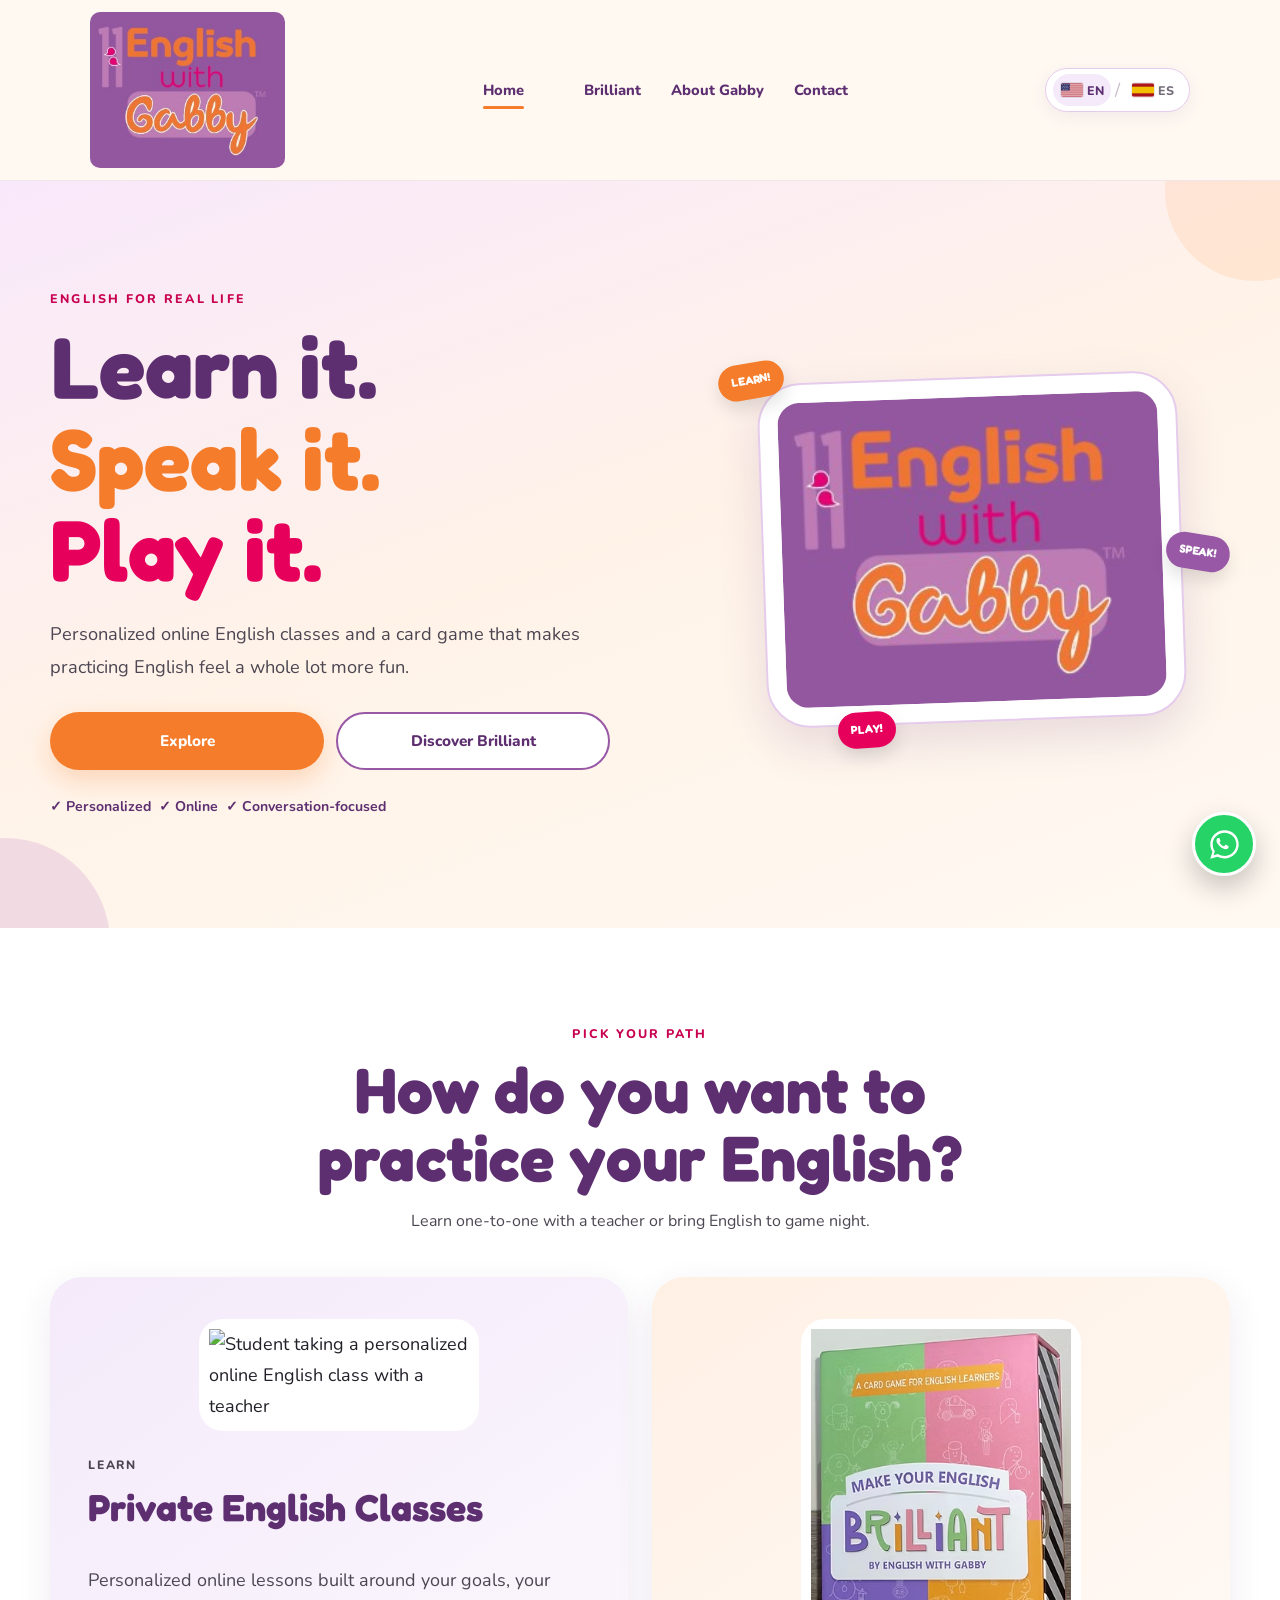
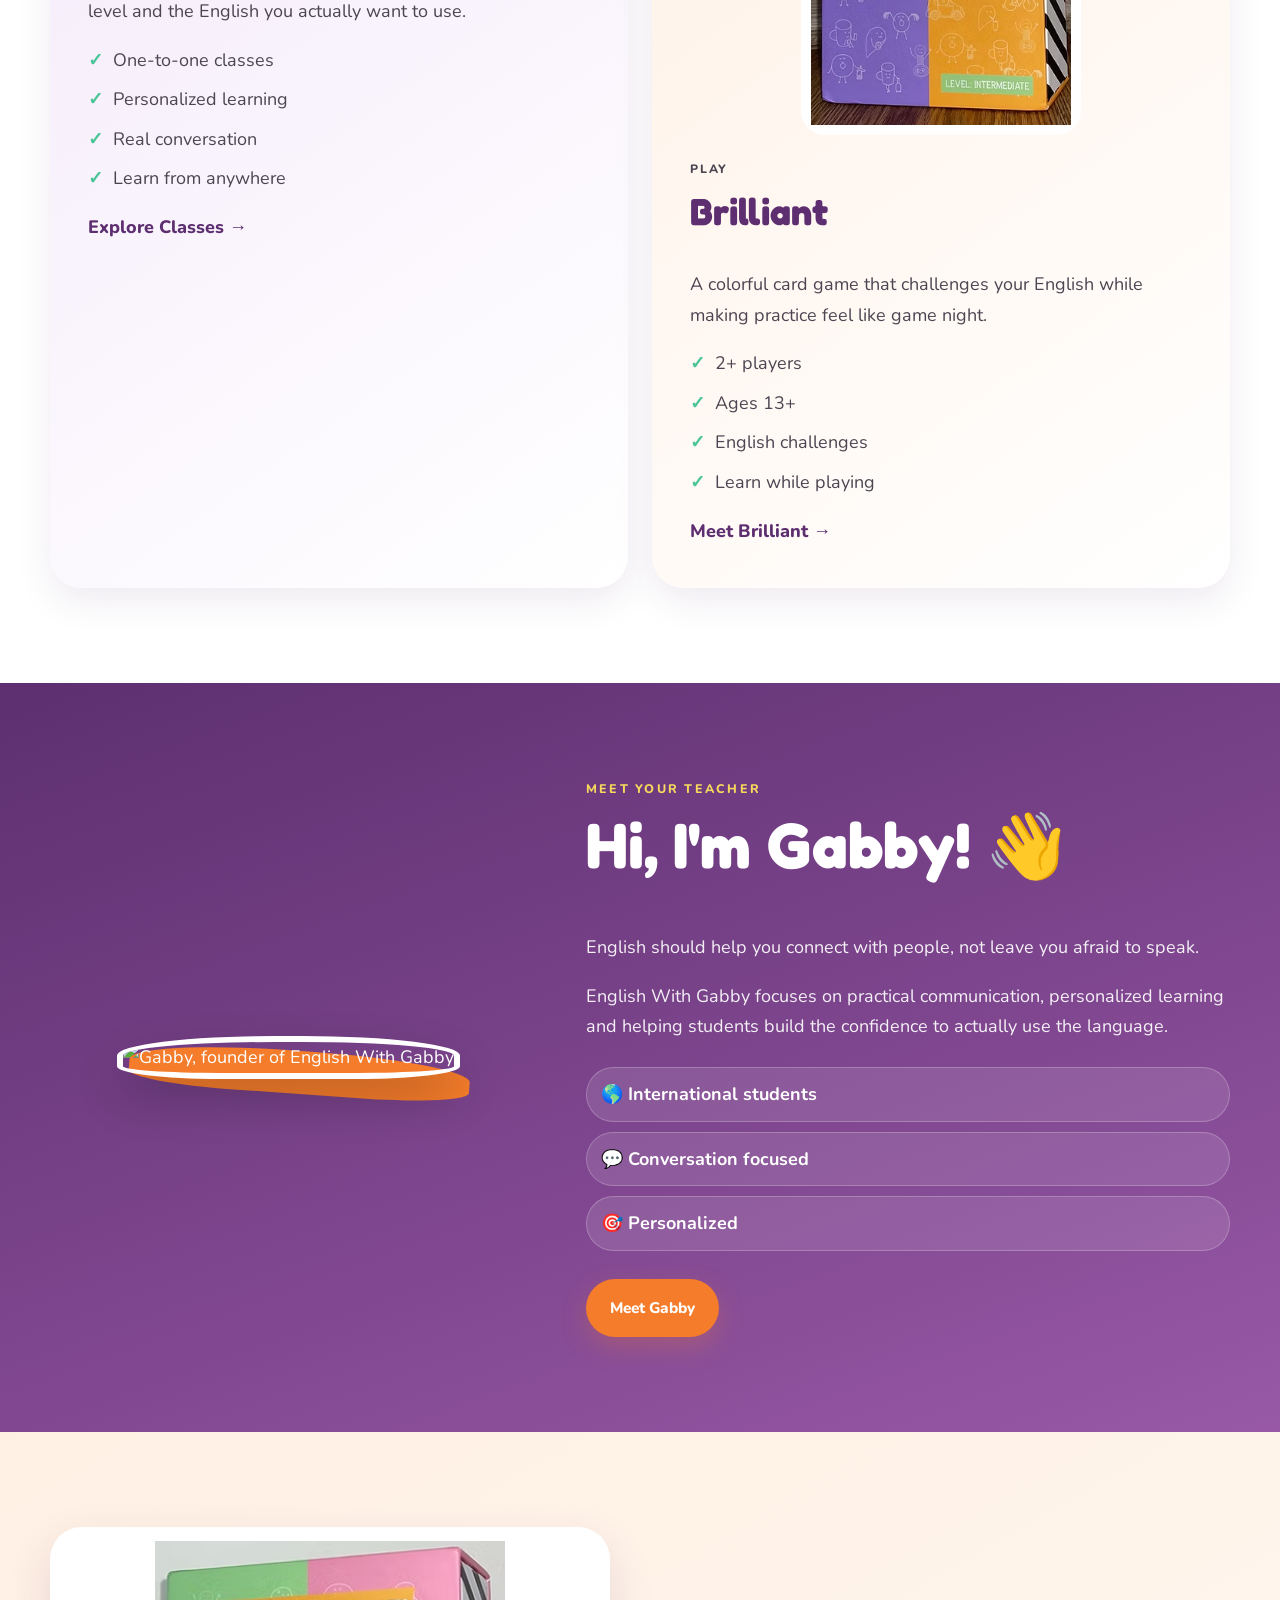
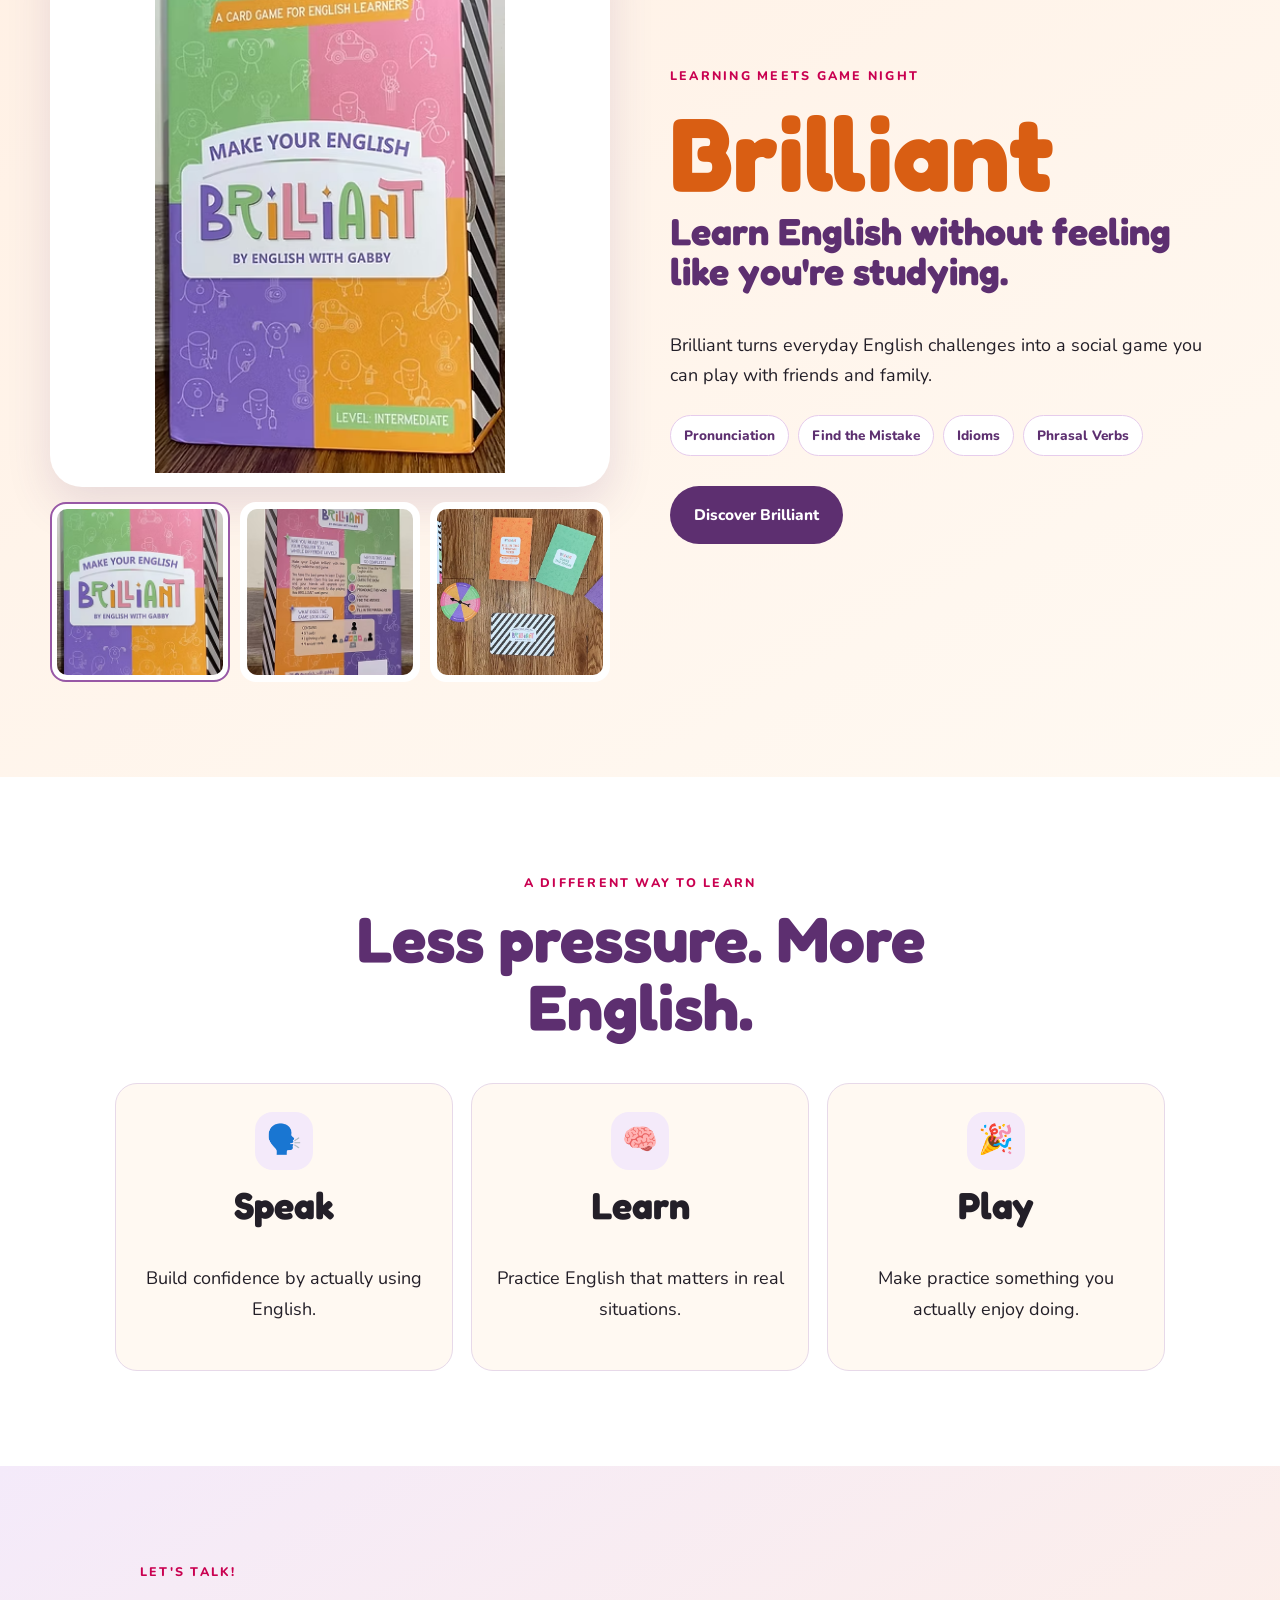
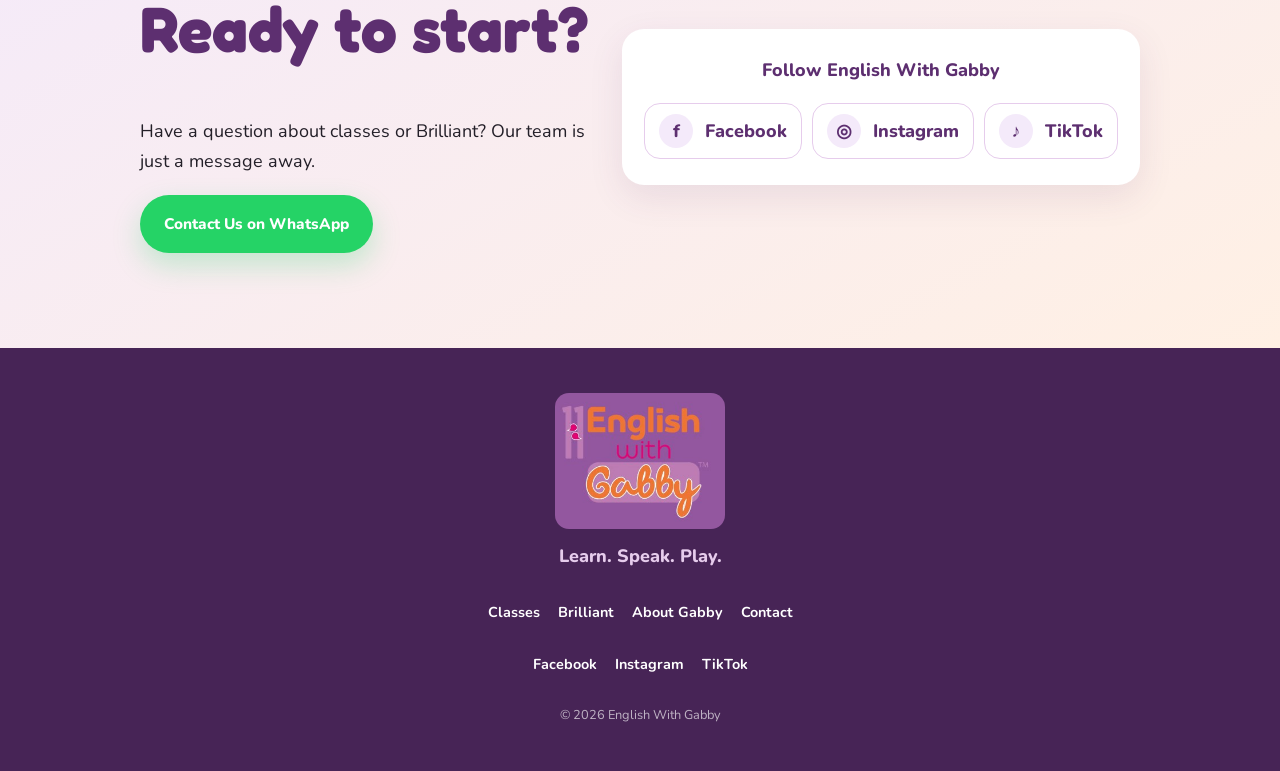
==== commit bce407ee: "Update Gabby's profile picture source" ====
--- a/index.html
+++ b/index.html
@@ -623,7 +623,7 @@
         </li>
 
         <li data-i18n="home.brilliant.feature2">
-          Ages 10+
+          Ages 13+
         </li>
 
         <li data-i18n="home.brilliant.feature3">
@@ -671,7 +671,7 @@
       <div class="gabby-photo-decoration"></div>
 
       <img
-        src="images/Gabby/Gabby%20Profile%20Picture.avif"
+        src="images/Gabby/Updated%20Gabby%20headshot.jpg"
         alt="Gabby, founder of English With Gabby"
         loading="lazy"
       >
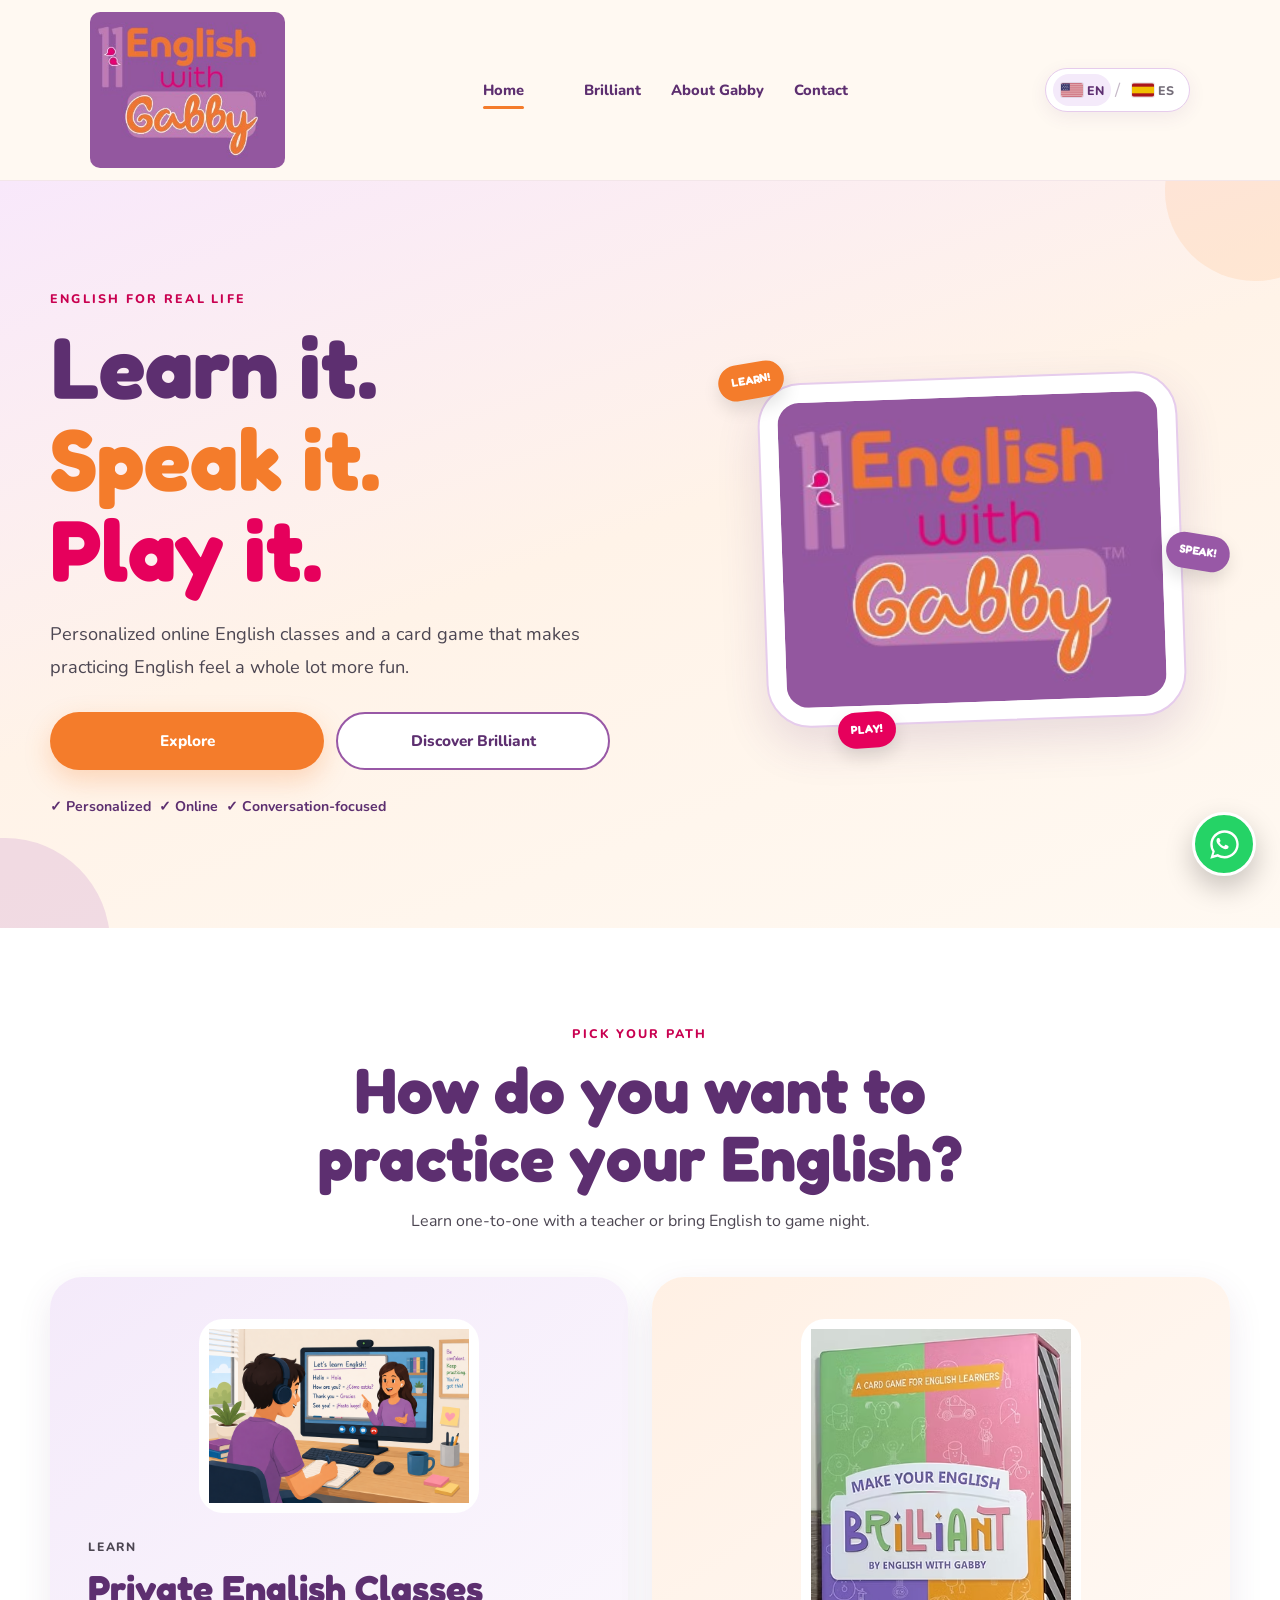
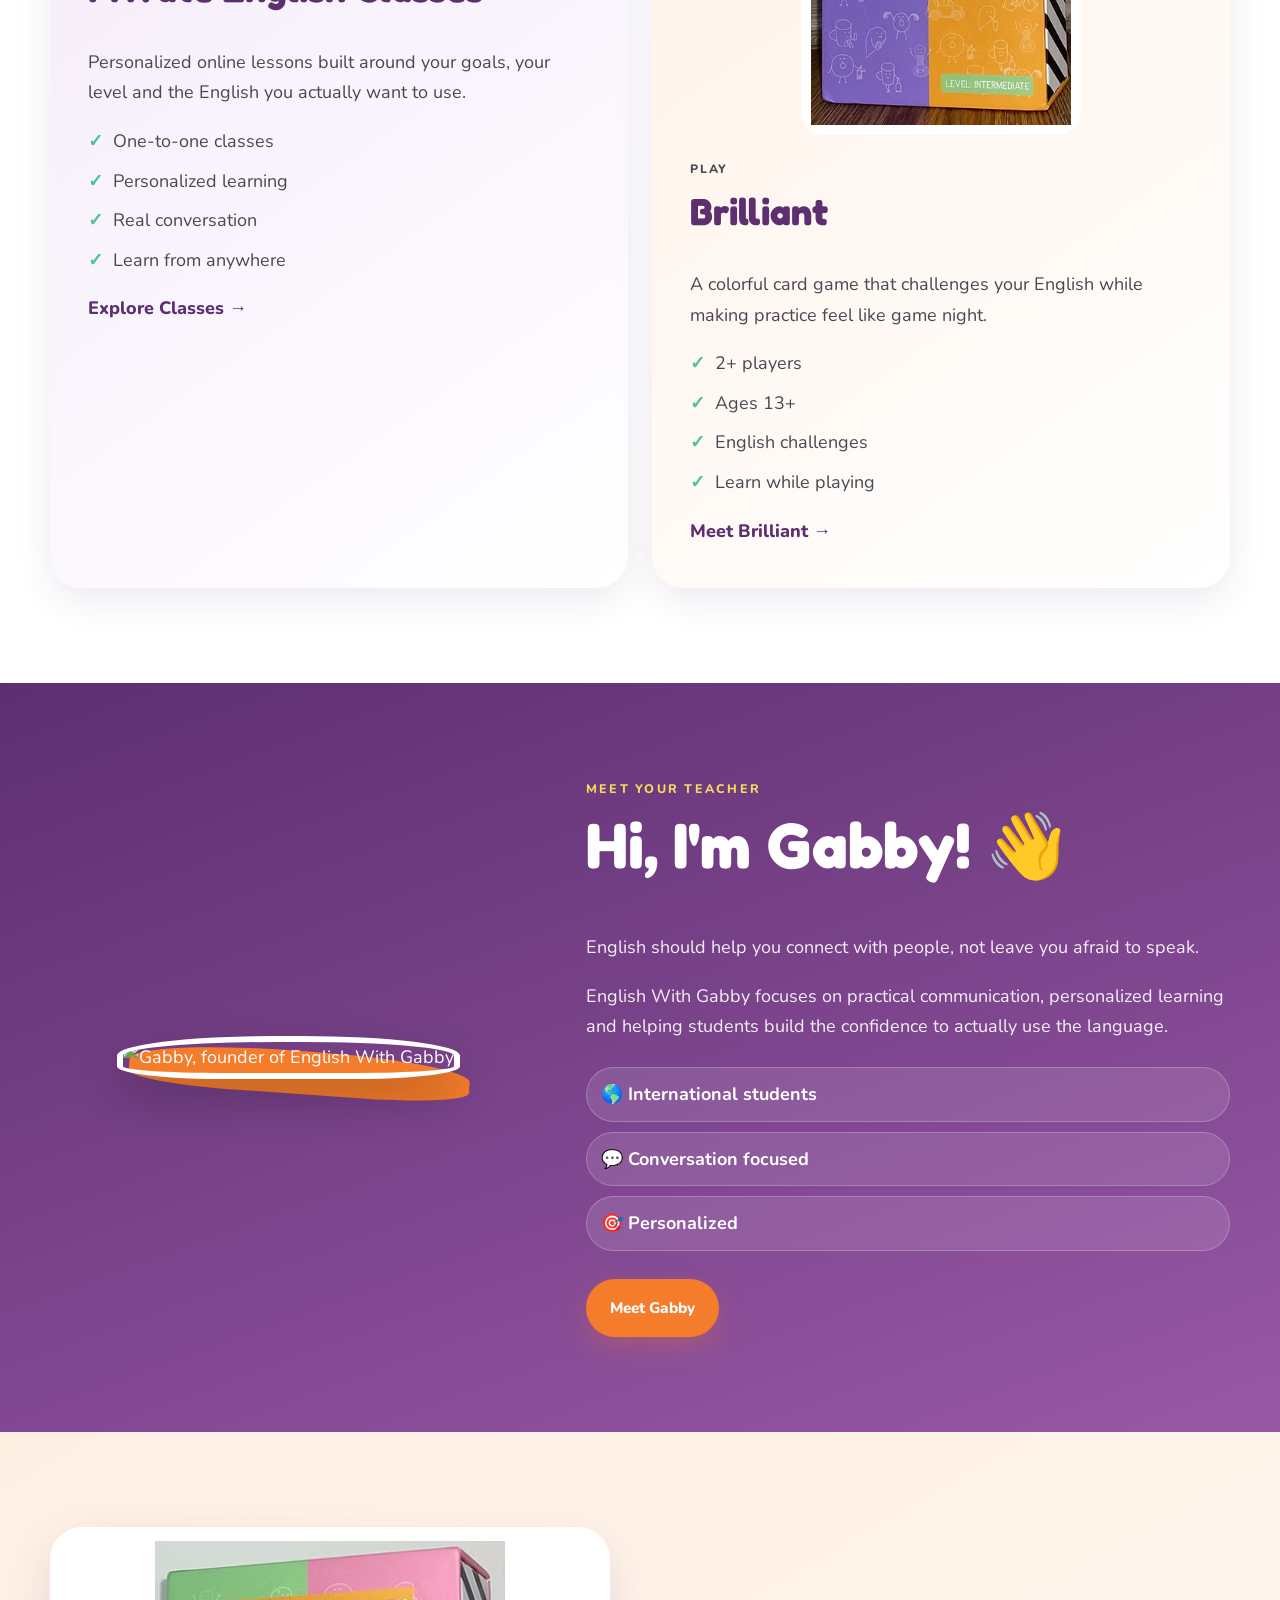
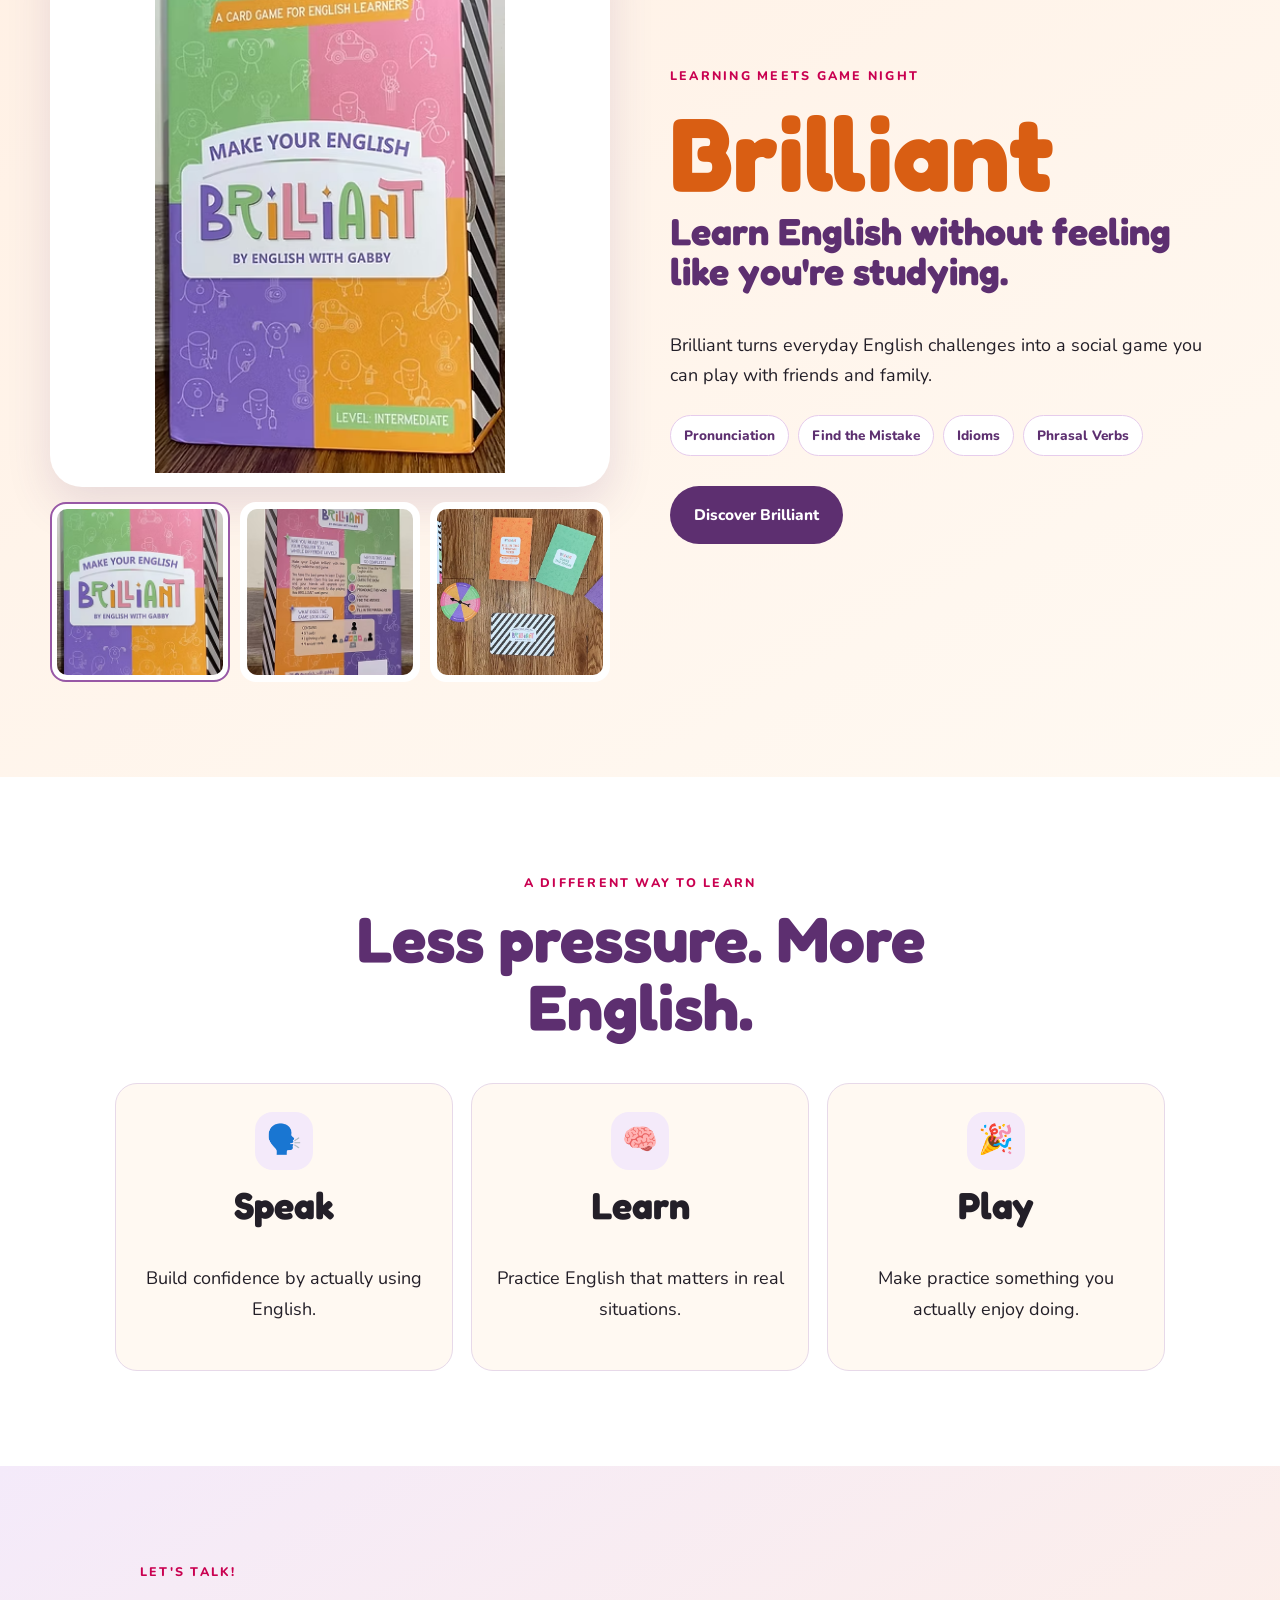
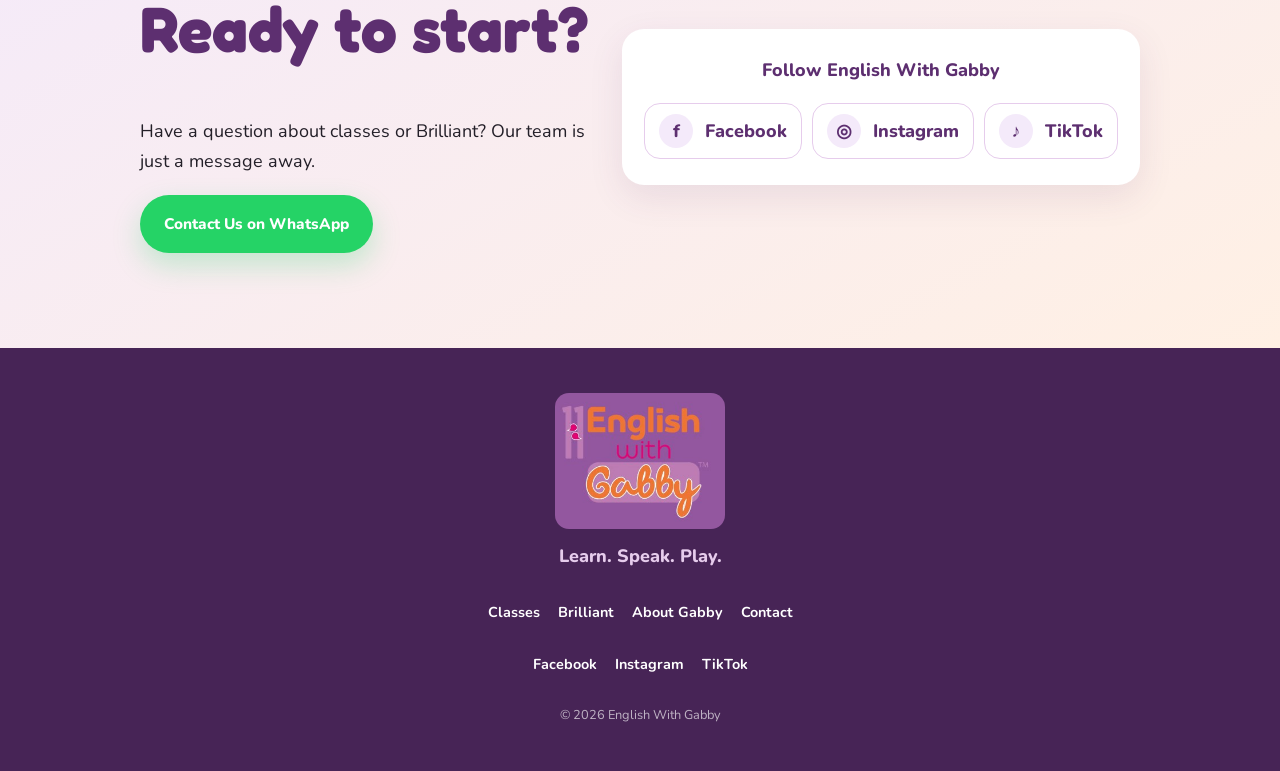
==== commit b3c815a0: "Update image source path in index.html" ====
--- a/index.html
+++ b/index.html
@@ -522,7 +522,7 @@
   <div class="mini-product-image classes-card-image">
 
     <img
-      src="images/Classes%20image.png"
+      src="images/classes/Classes%20image.png"
       alt="Student taking a personalized online English class with a teacher"
       loading="lazy"
     >
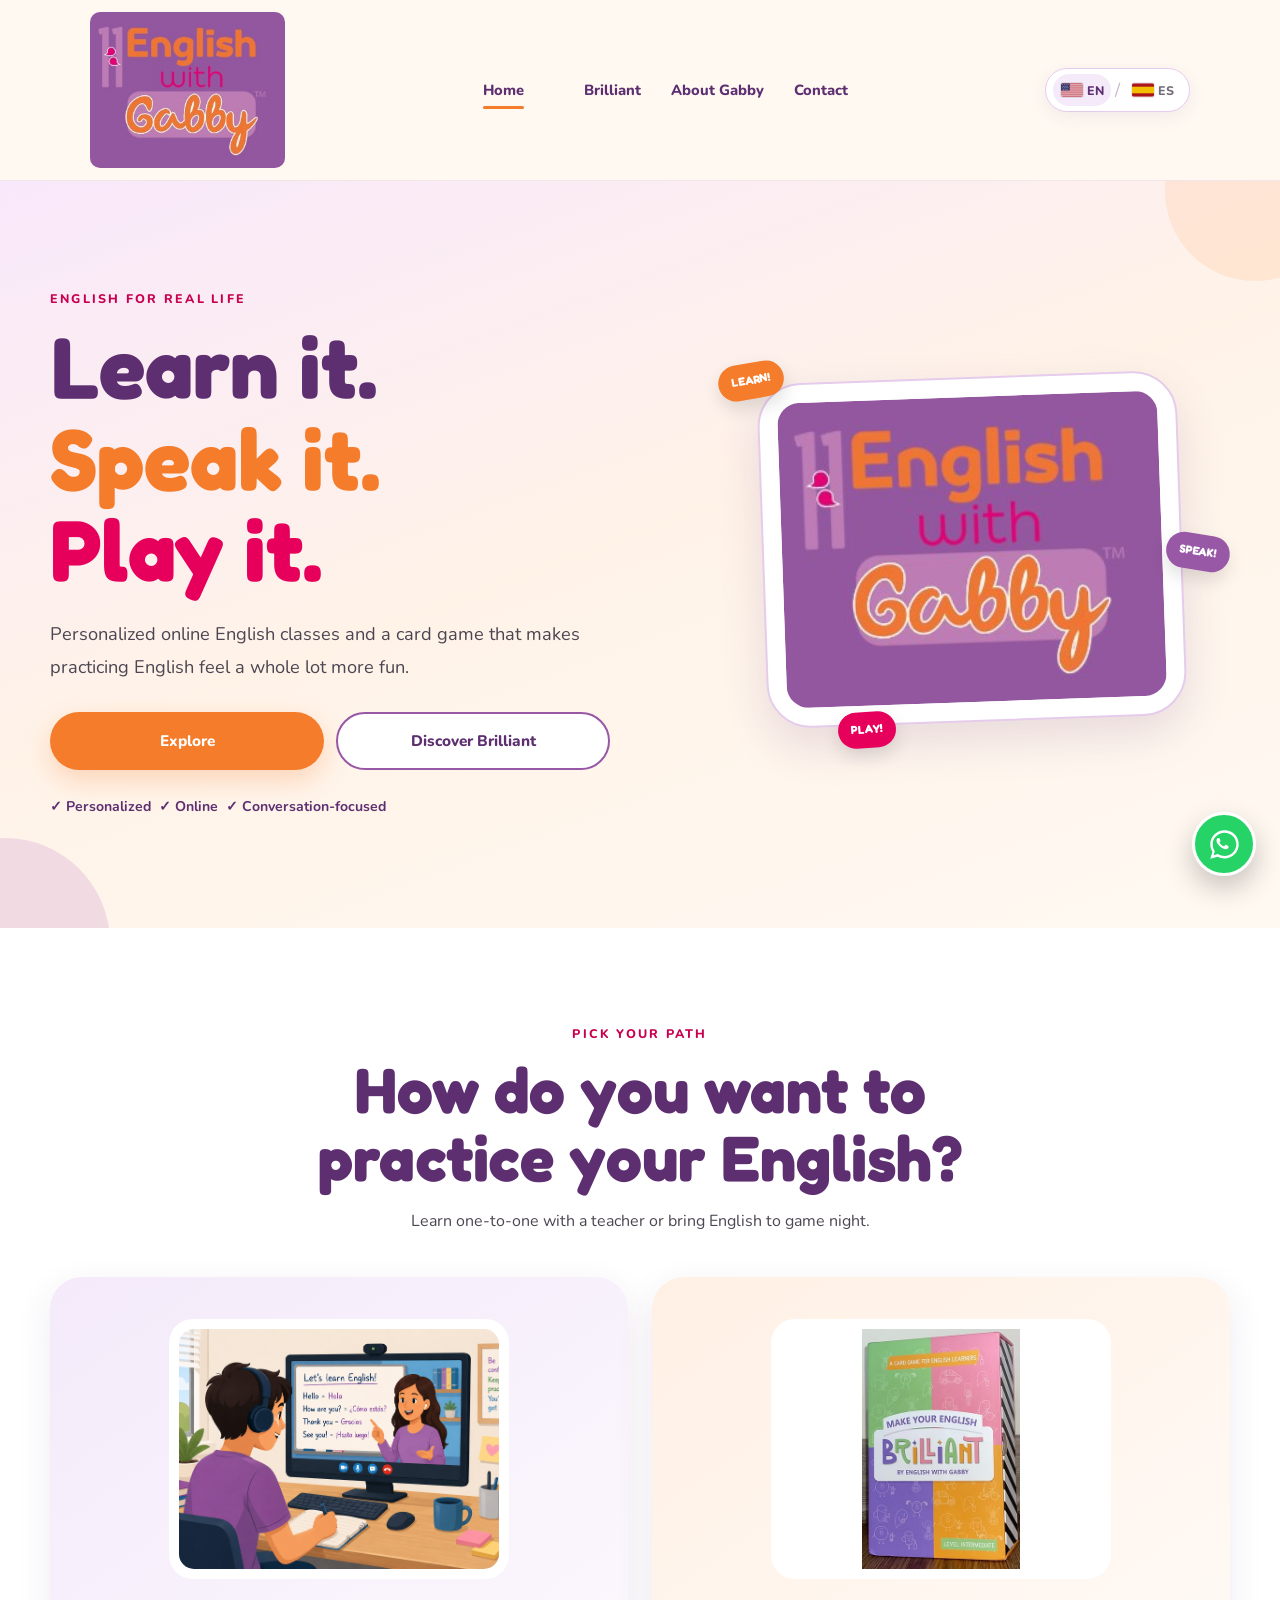
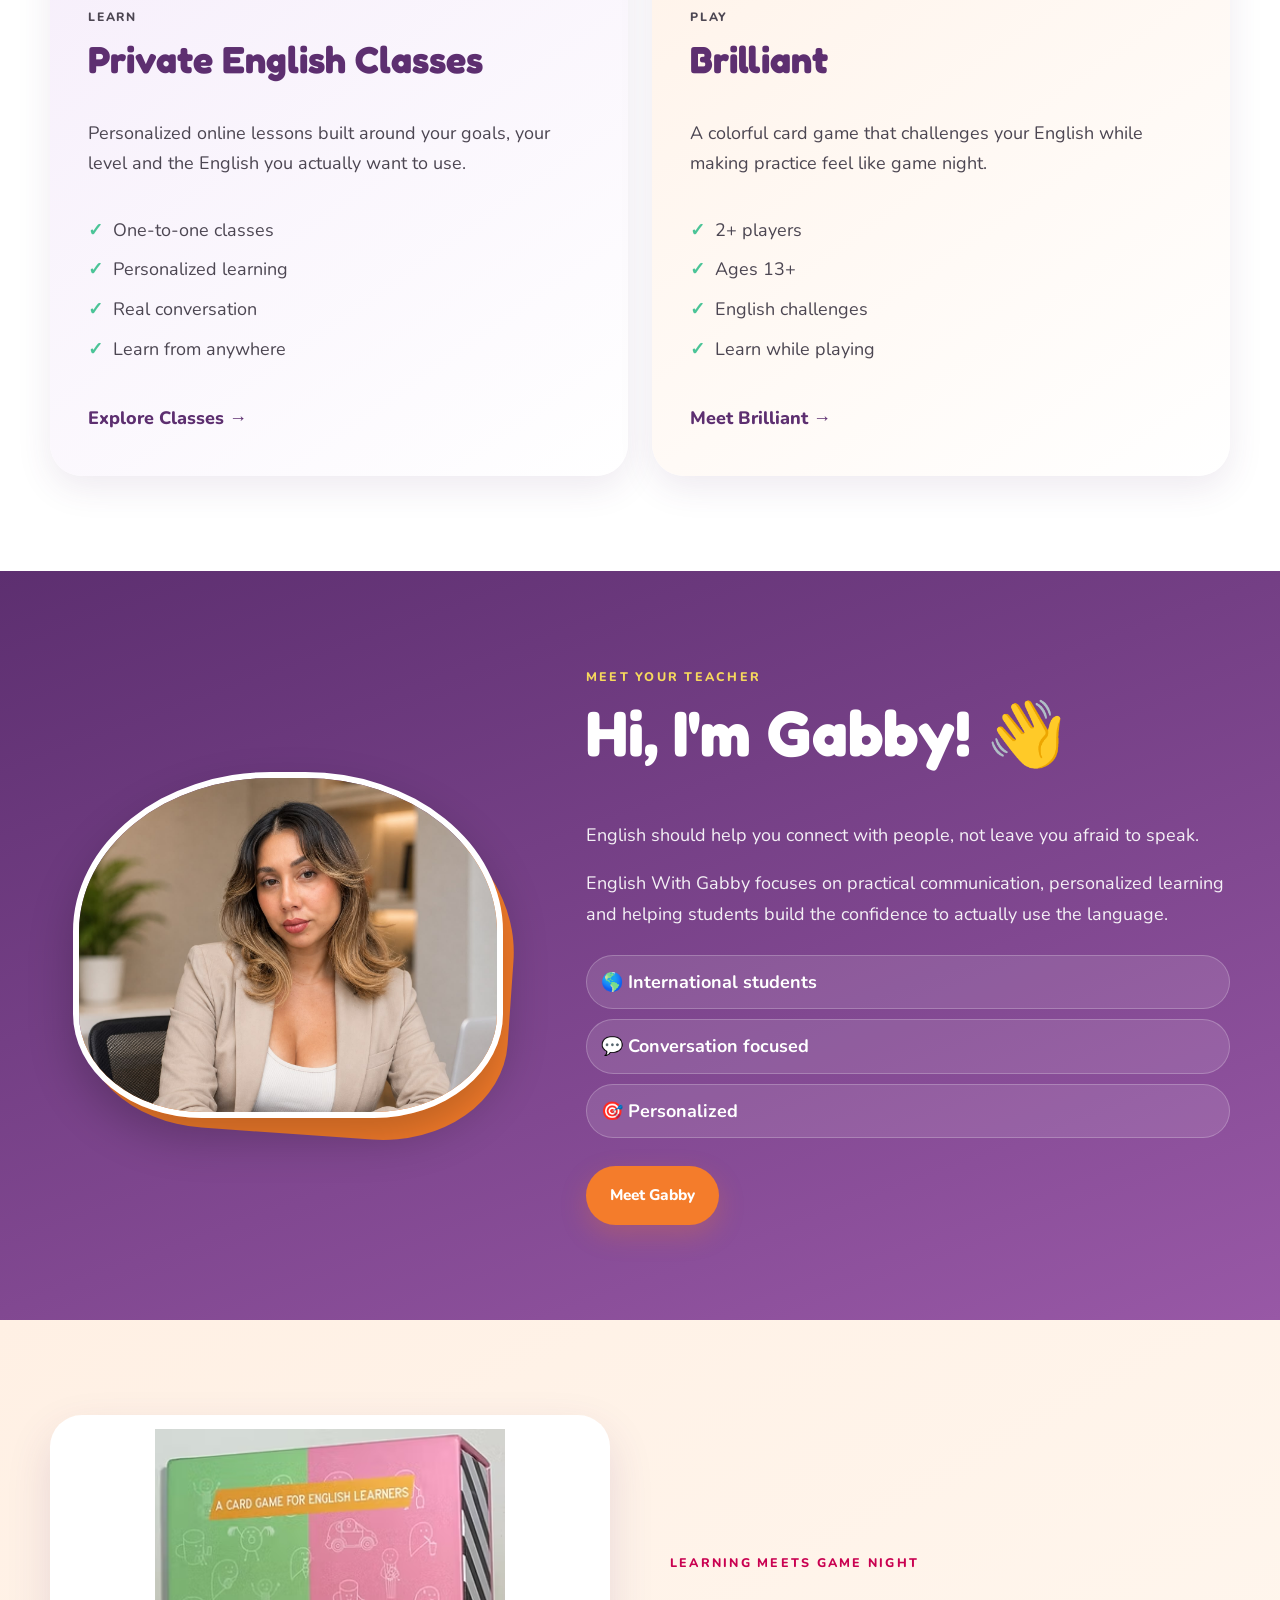
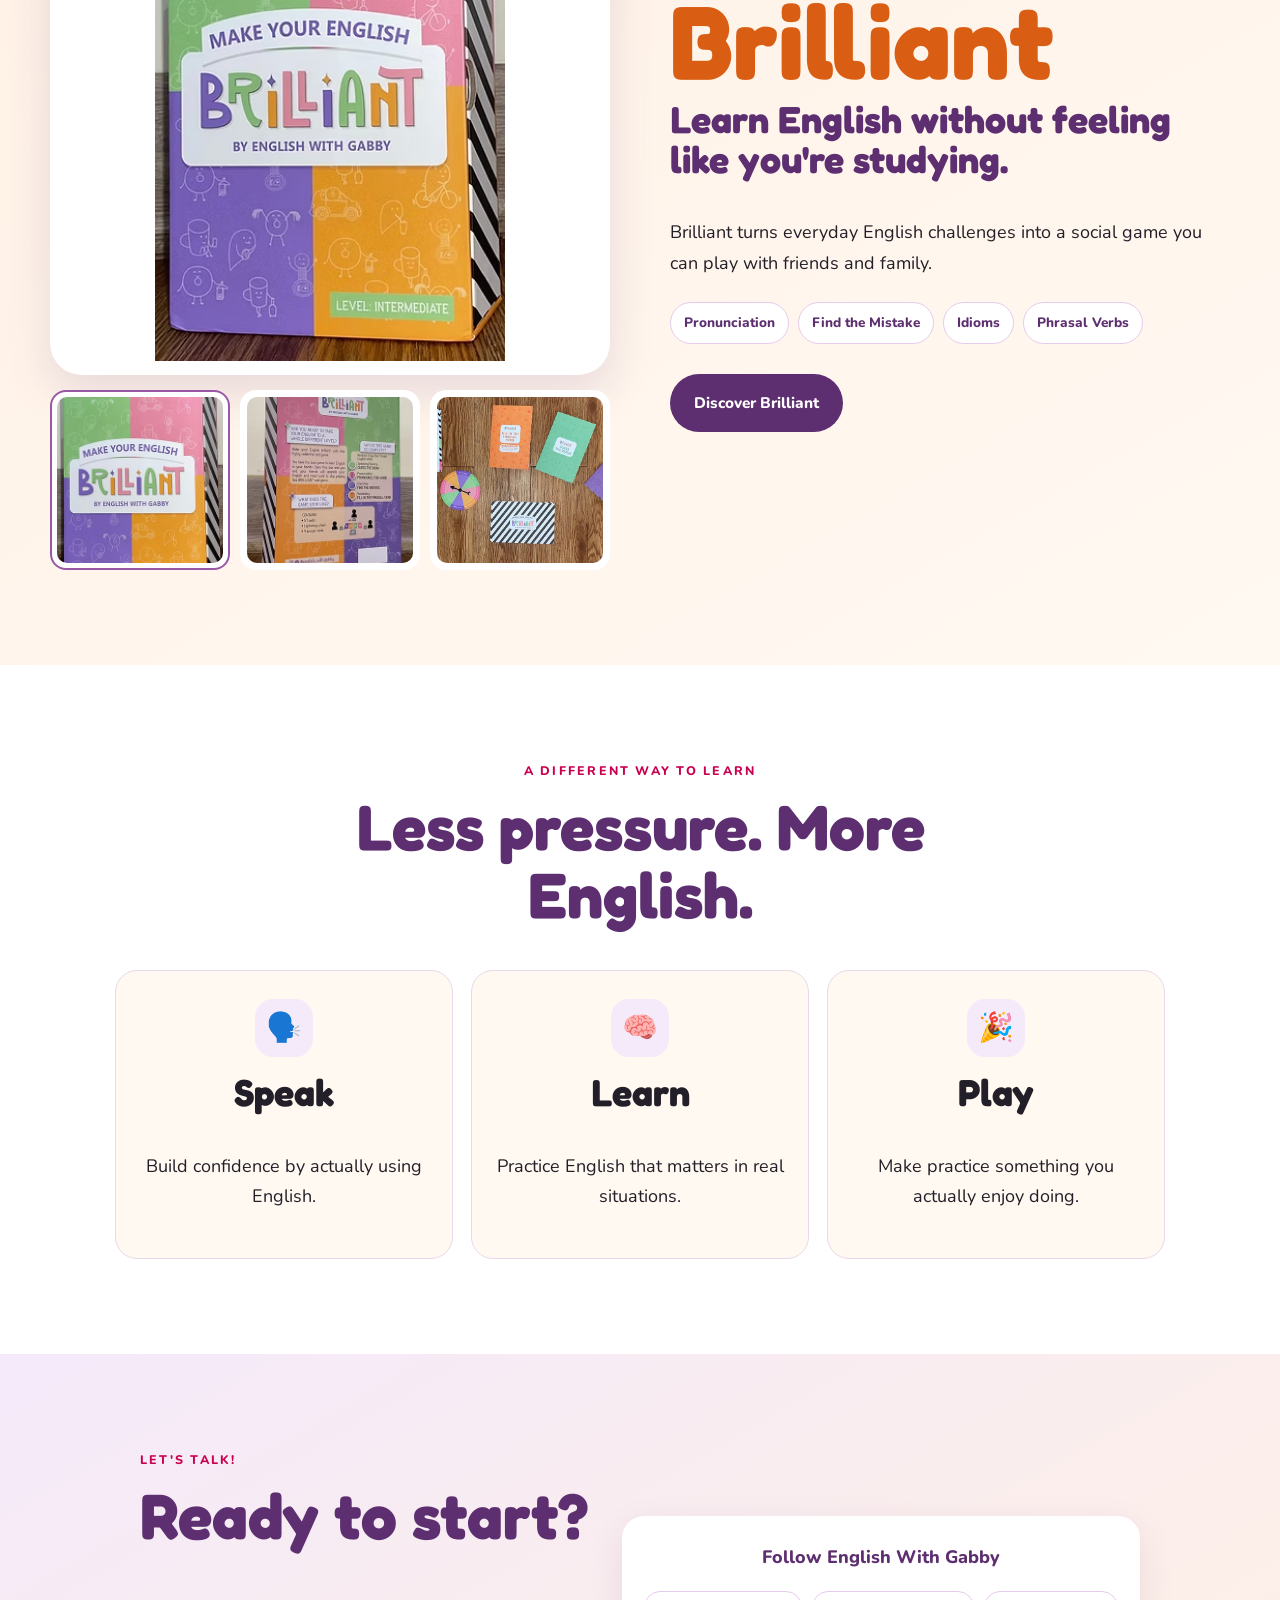
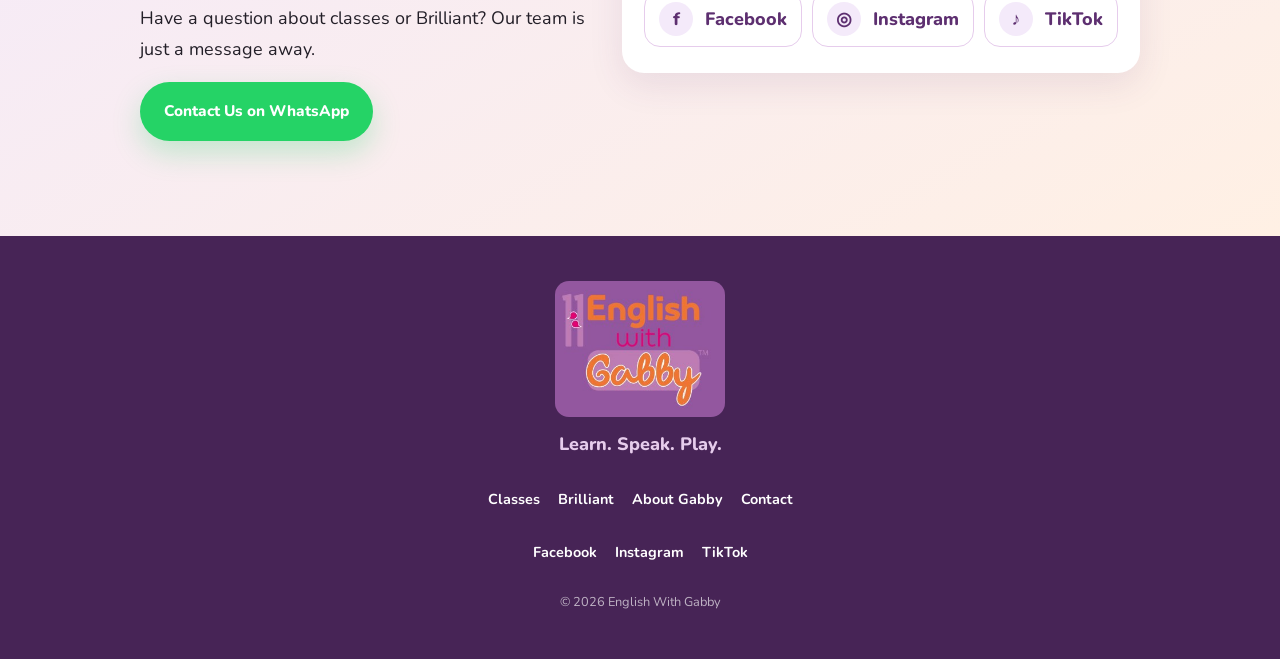
==== commit f354c139: "Fix image file extension from .jpg to .jpeg" ====
--- a/index.html
+++ b/index.html
@@ -671,7 +671,7 @@
       <div class="gabby-photo-decoration"></div>
 
       <img
-        src="images/Gabby/Updated%20Gabby%20headshot.jpg"
+        src="images/Gabby/Updated%20Gabby%20headshot.jpeg"
         alt="Gabby, founder of English With Gabby"
         loading="lazy"
       >
--- a/css/style.css
+++ b/css/style.css
@@ -811,6 +811,9 @@
   display: grid;
 
   gap: 24px;
+
+  /* Makes both cards stretch to the same height */
+  align-items: stretch;
 }
 
 .path-card {
@@ -819,6 +822,12 @@
   border-radius: var(--radius-lg);
 
   box-shadow: var(--shadow-soft);
+
+  /* NEW: allows content + buttons to align */
+  display: flex;
+  flex-direction: column;
+
+  height: 100%;
 }
 
 .classes-path-card {
@@ -904,20 +913,65 @@
   color: var(--purple-900);
 
   font-weight: 800;
-}
+
+  /* NEW: pushes both CTAs to the bottom */
+  margin-top: auto;
+
+  padding-top: 12px;
+}
+
+
+/* =========================================================
+   HOME PATH CARD IMAGES
+========================================================= */
 
 .mini-product-image {
-  max-width: 280px;
+  width: 100%;
+  max-width: 340px;
+
+  height: 260px;
 
   margin:
     0 auto
-    24px;
+    28px;
 
   padding: 10px;
 
+  display: flex;
+  align-items: center;
+  justify-content: center;
+
+  overflow: hidden;
+
   background: white;
 
   border-radius: 24px;
+}
+
+
+/* Classes illustration fills its image area */
+
+.classes-card-image img {
+  width: 100%;
+  height: 100%;
+
+  object-fit: cover;
+  object-position: center;
+
+  border-radius: 15px;
+}
+
+
+/* Brilliant game remains fully visible */
+
+.brilliant-path-card .mini-product-image img {
+  width: 100%;
+  height: 100%;
+
+  object-fit: contain;
+  object-position: center;
+
+  border-radius: 15px;
 }
 
 
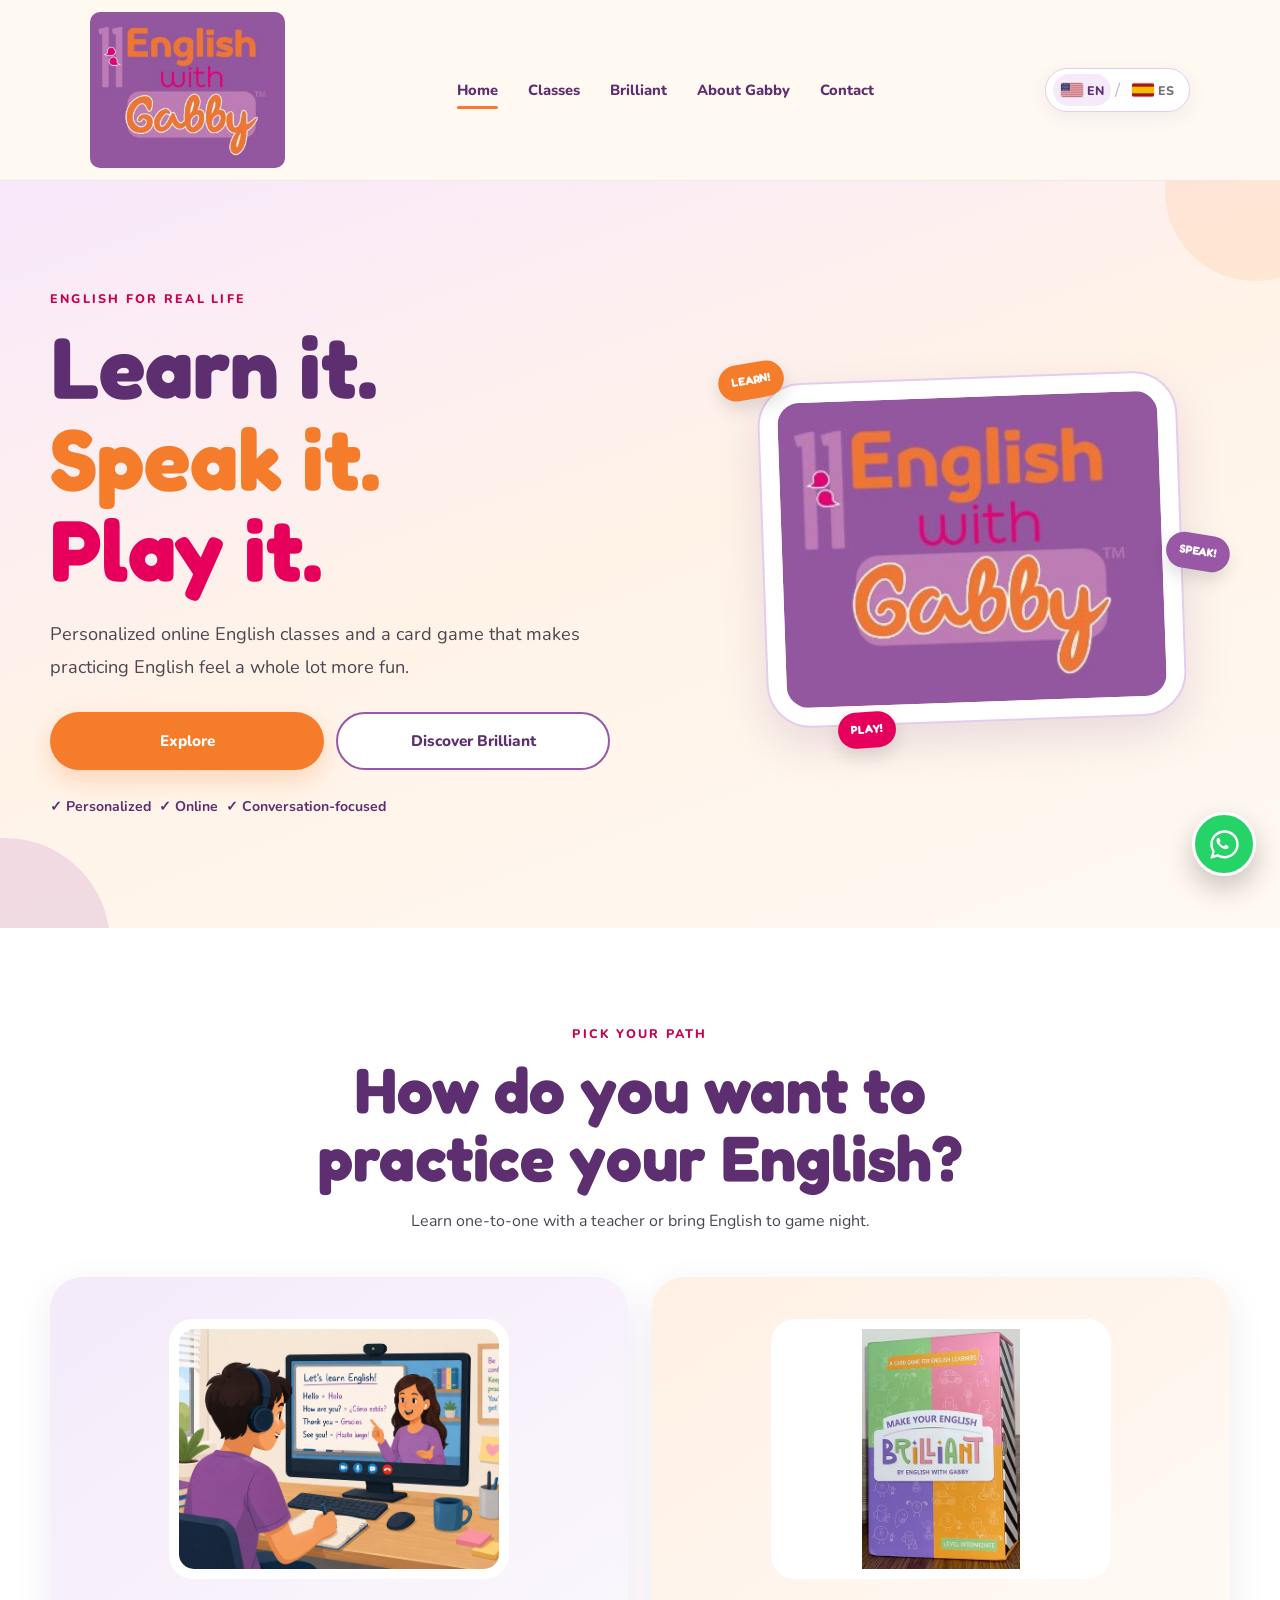
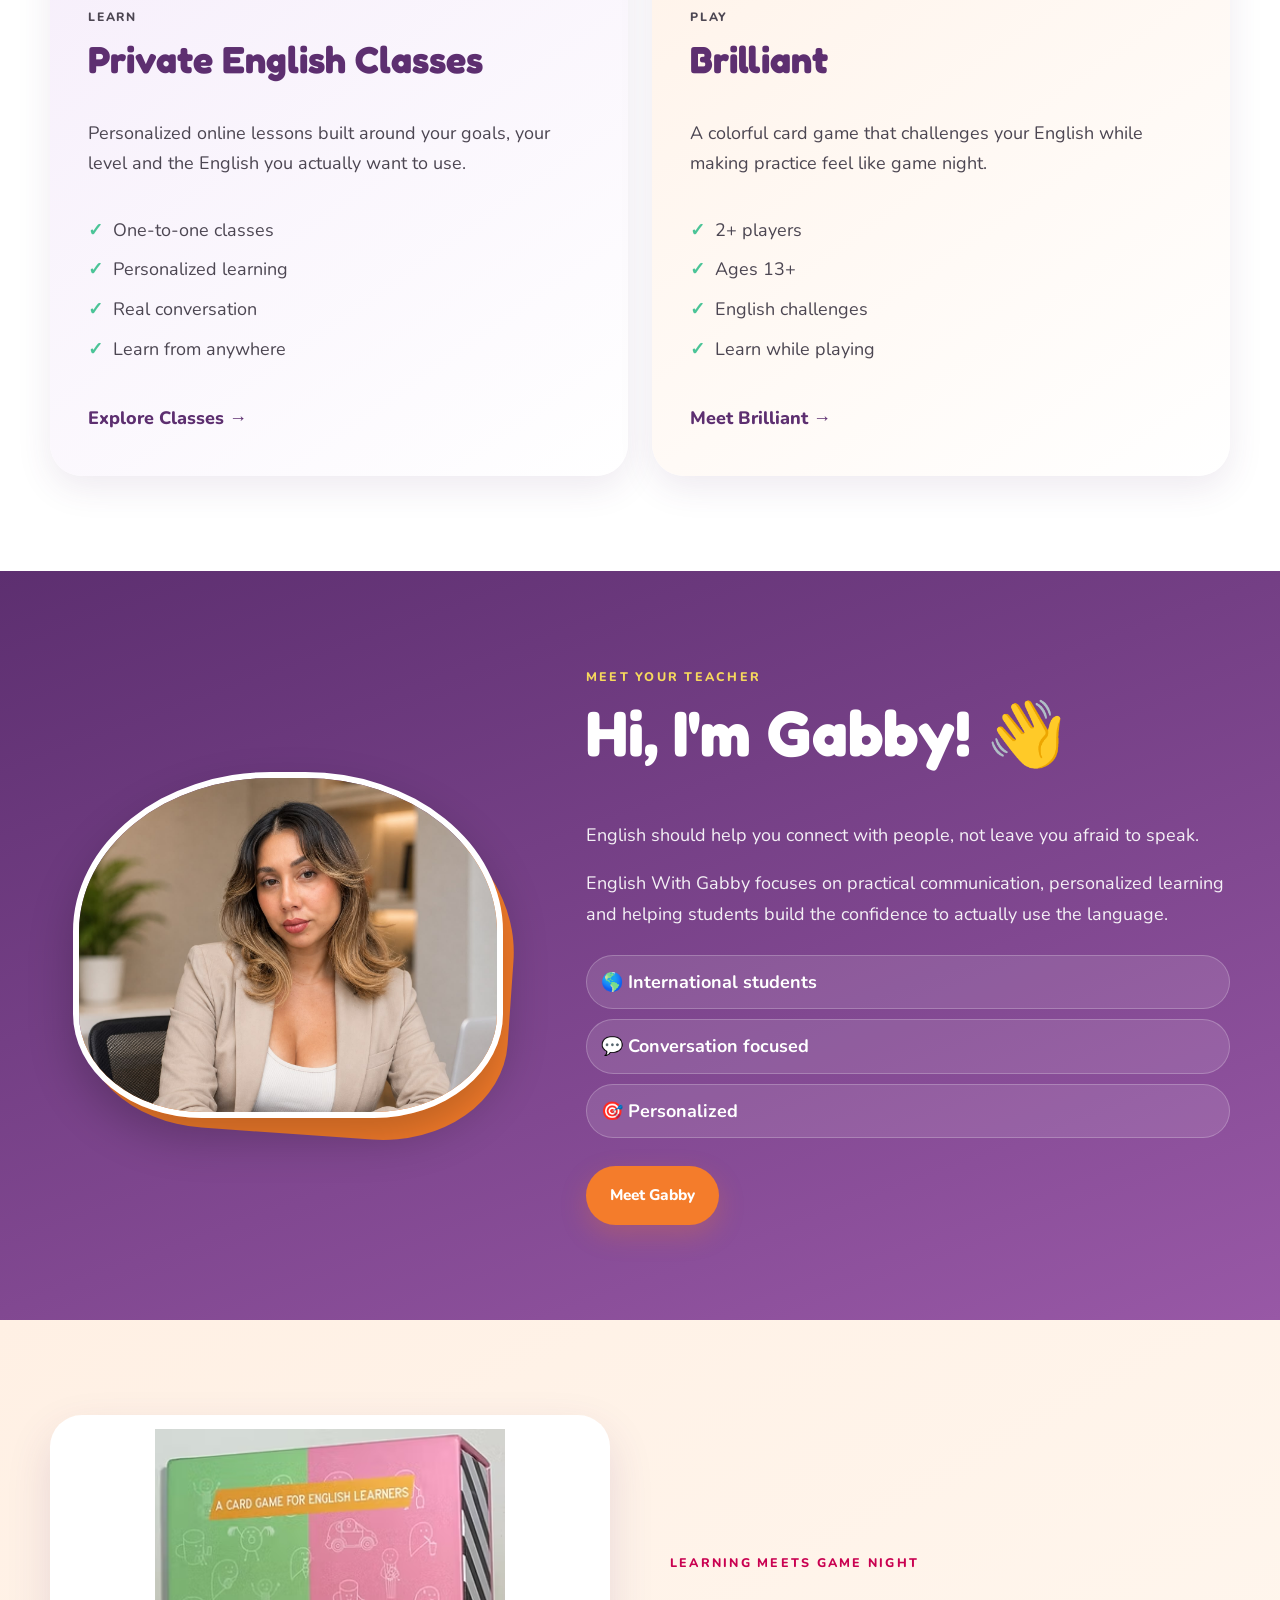
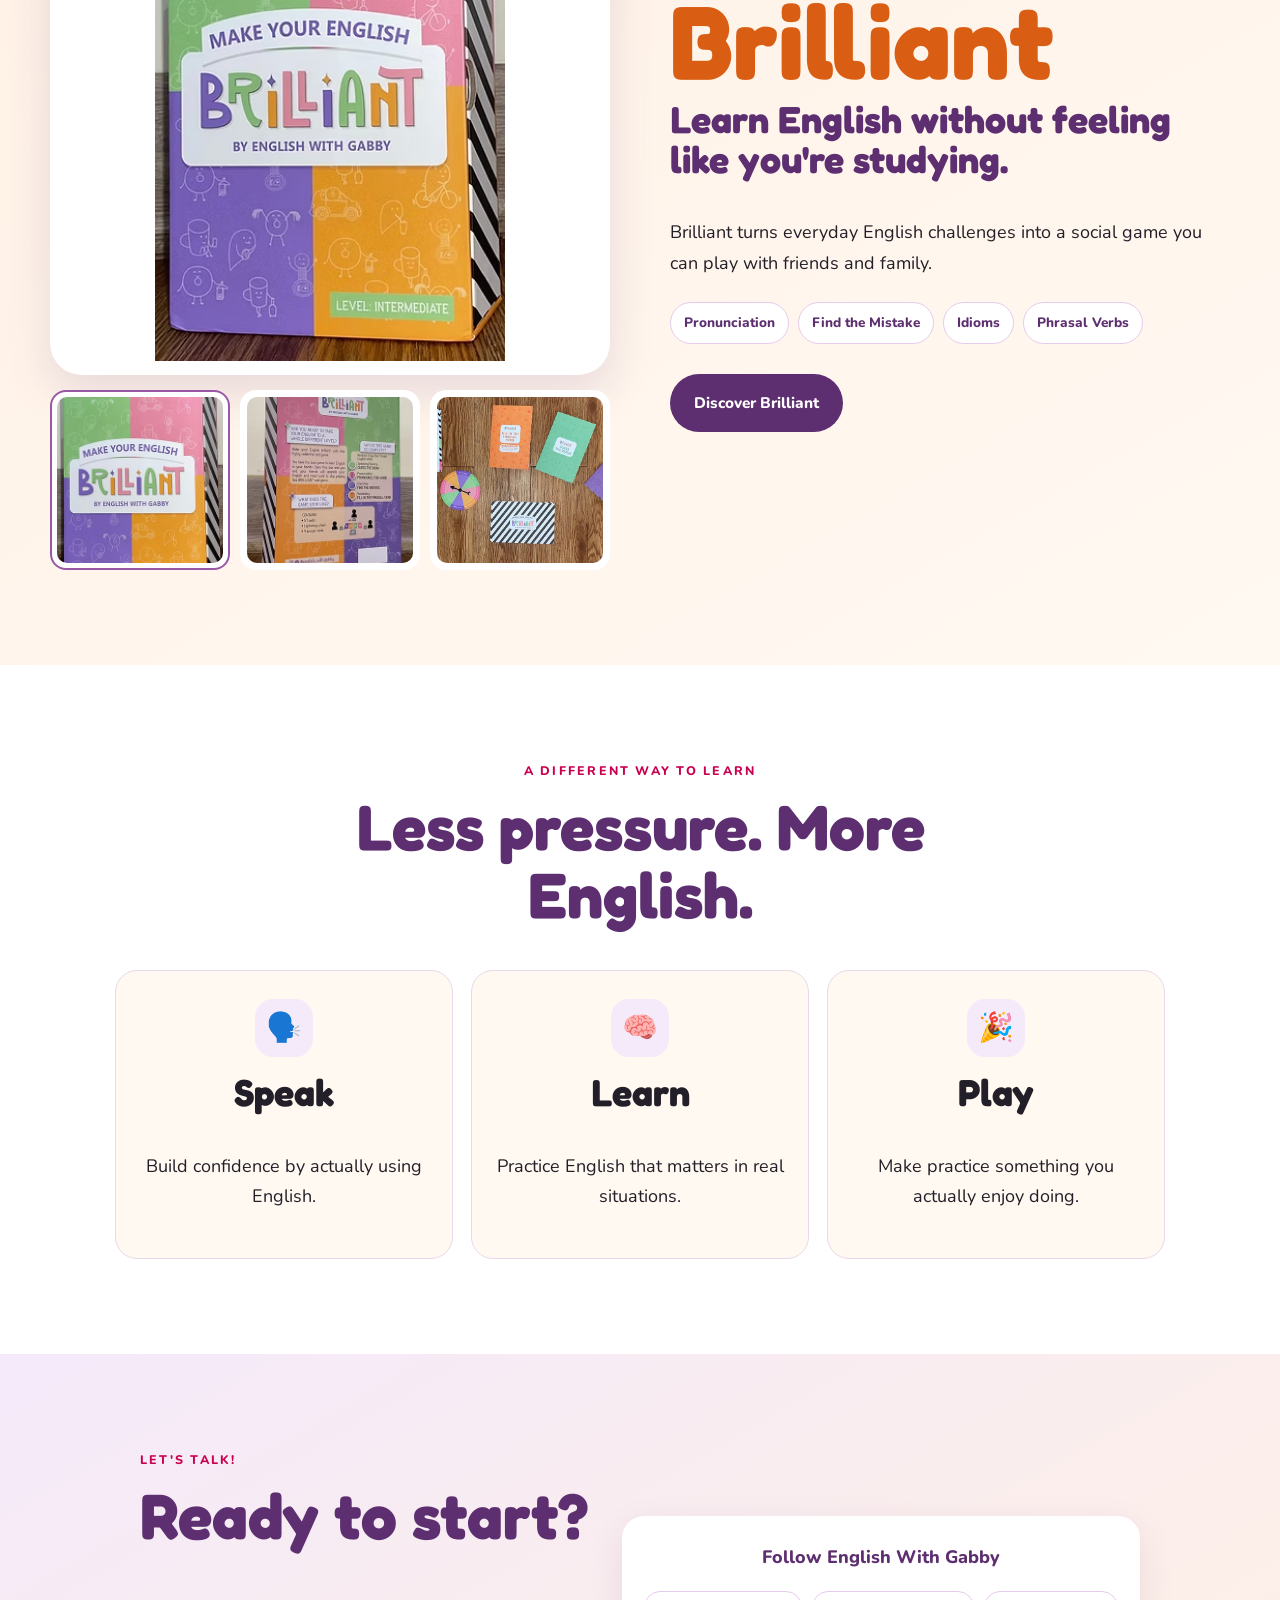
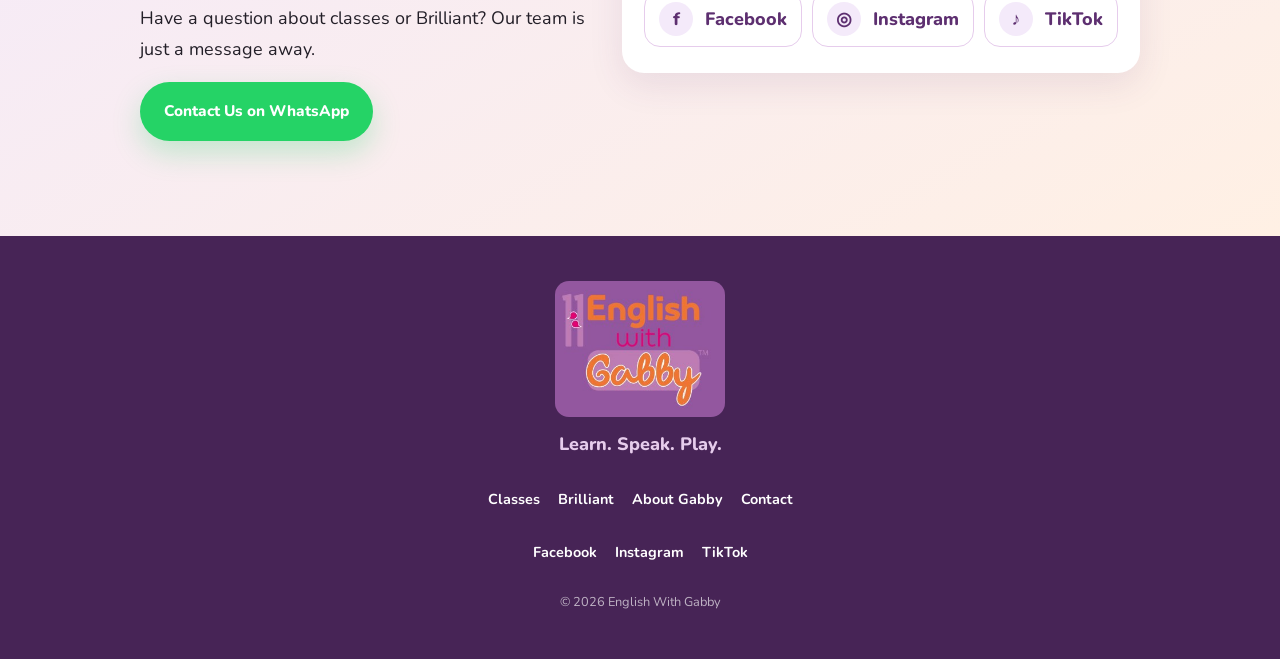
==== commit e165849b: "Update navigation links in index.html" ====
--- a/index.html
+++ b/index.html
@@ -124,13 +124,13 @@
         Home
       </a>
 
-      <a
-        href=".html"
-        class="nav-link"
-        data-i18n="nav."
-      >
-        
-      </a>
+<a
+  href="classes.html"
+  class="nav-link"
+  data-i18n="nav.classes"
+>
+  Classes
+</a>
 
       <a
         href="brilliant.html"
@@ -688,7 +688,7 @@
         class="eyebrow"
         data-i18n="home.gabby.eyebrow"
       >
-        Meet your teacher
+        Meet the founder
       </p>
 
 
--- a/css/style.css
+++ b/css/style.css
@@ -1896,7 +1896,58 @@
   border-radius: var(--radius-md);
 
   box-shadow: var(--shadow-soft);
-}
+
+  display: flex;
+  flex-direction: column;
+
+  height: 100%;
+}
+
+/* =========================================================
+   GOOGLE REVIEWS
+========================================================= */
+
+.review-stars {
+  margin-bottom: 10px;
+
+  color: #f4b400;
+
+  font-size: 1.15rem;
+  letter-spacing: 0.08em;
+
+  line-height: 1;
+}
+
+.review-source {
+  margin-top: auto;
+  padding-top: 18px;
+
+  color: var(--ink-soft);
+
+  font-size: 0.85rem;
+  font-weight: 700;
+
+  letter-spacing: 0.04em;
+}
+
+.reviews-google-link {
+  margin-top: 30px;
+
+  text-align: center;
+}
+
+.reviews-google-link a {
+  color: var(--purple-900);
+
+  font-weight: 800;
+
+  text-decoration: none;
+}
+
+.reviews-google-link a:hover {
+  text-decoration: underline;
+}
+
 
 .quote-mark {
   display: block;
@@ -1910,7 +1961,6 @@
   font-size: 4rem;
   line-height: 0.8;
 }
-
 
 /* =========================================================
    CLASSES CONTACT
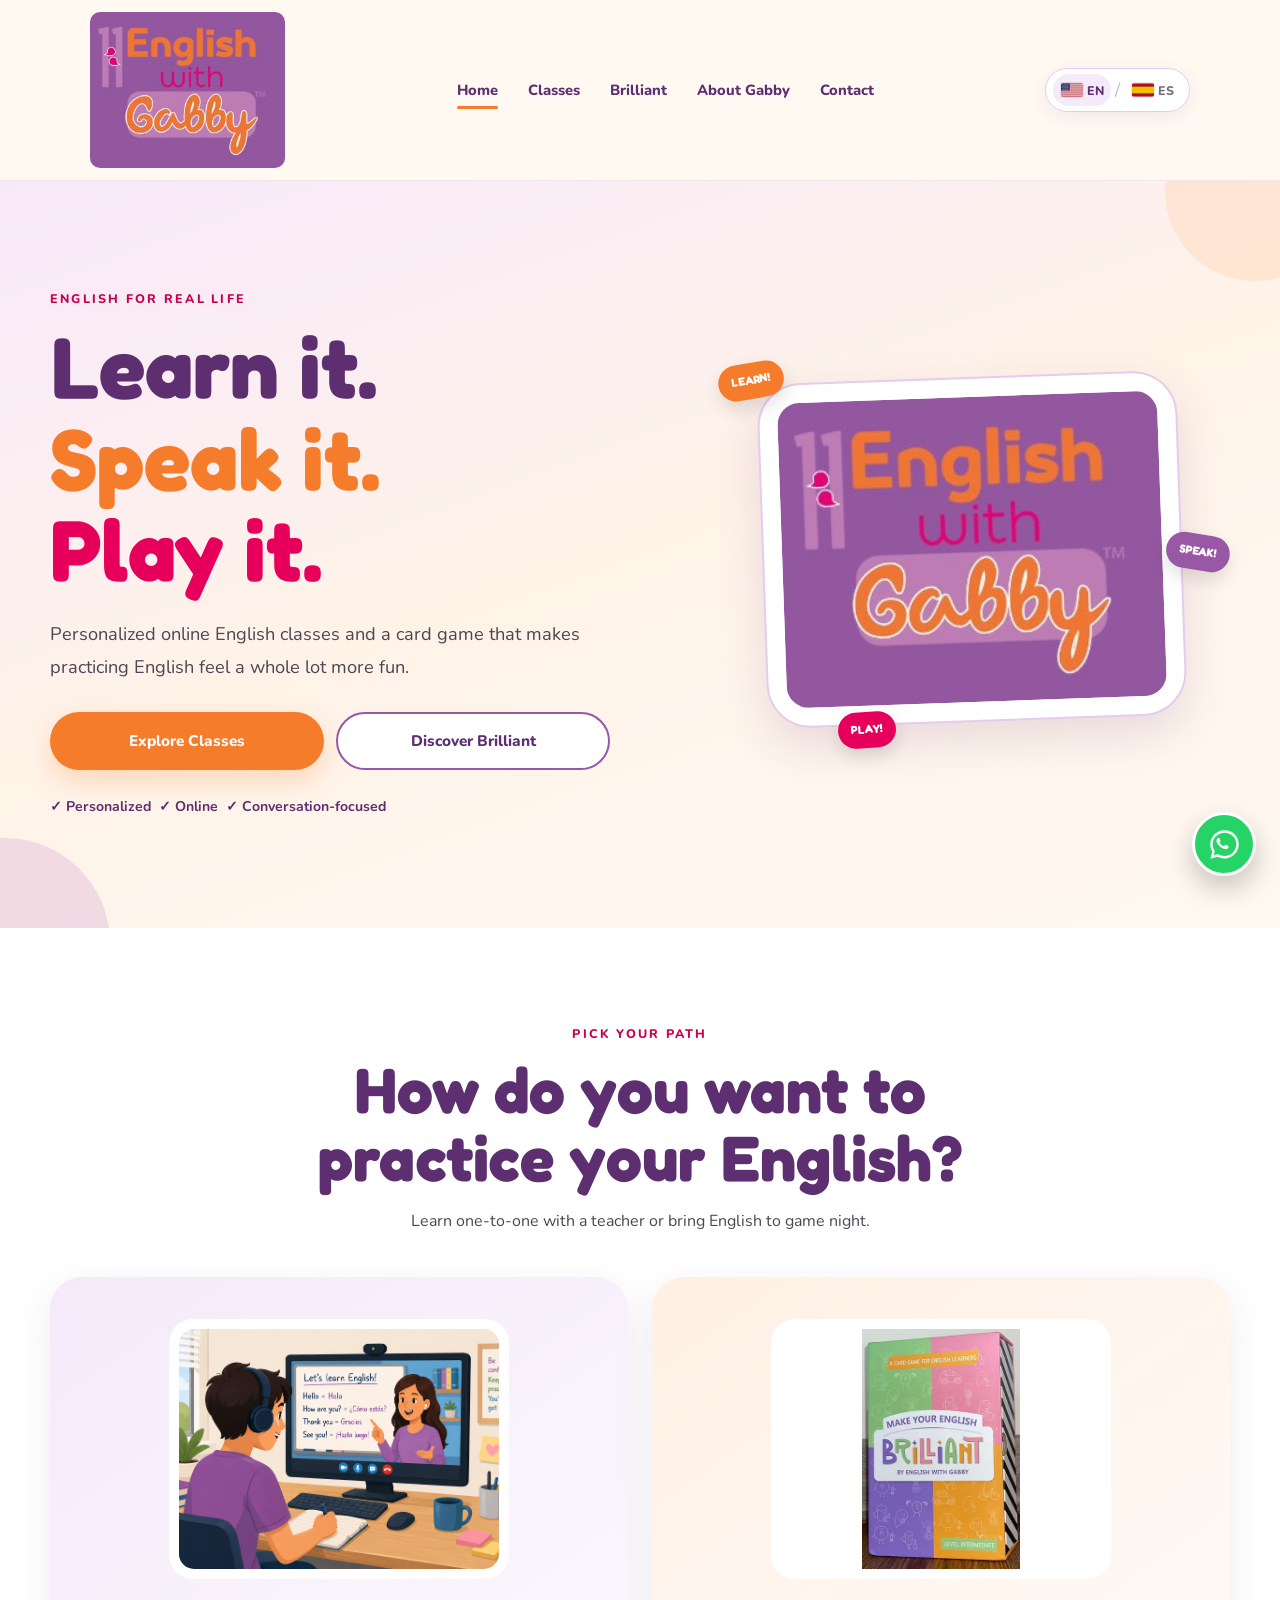
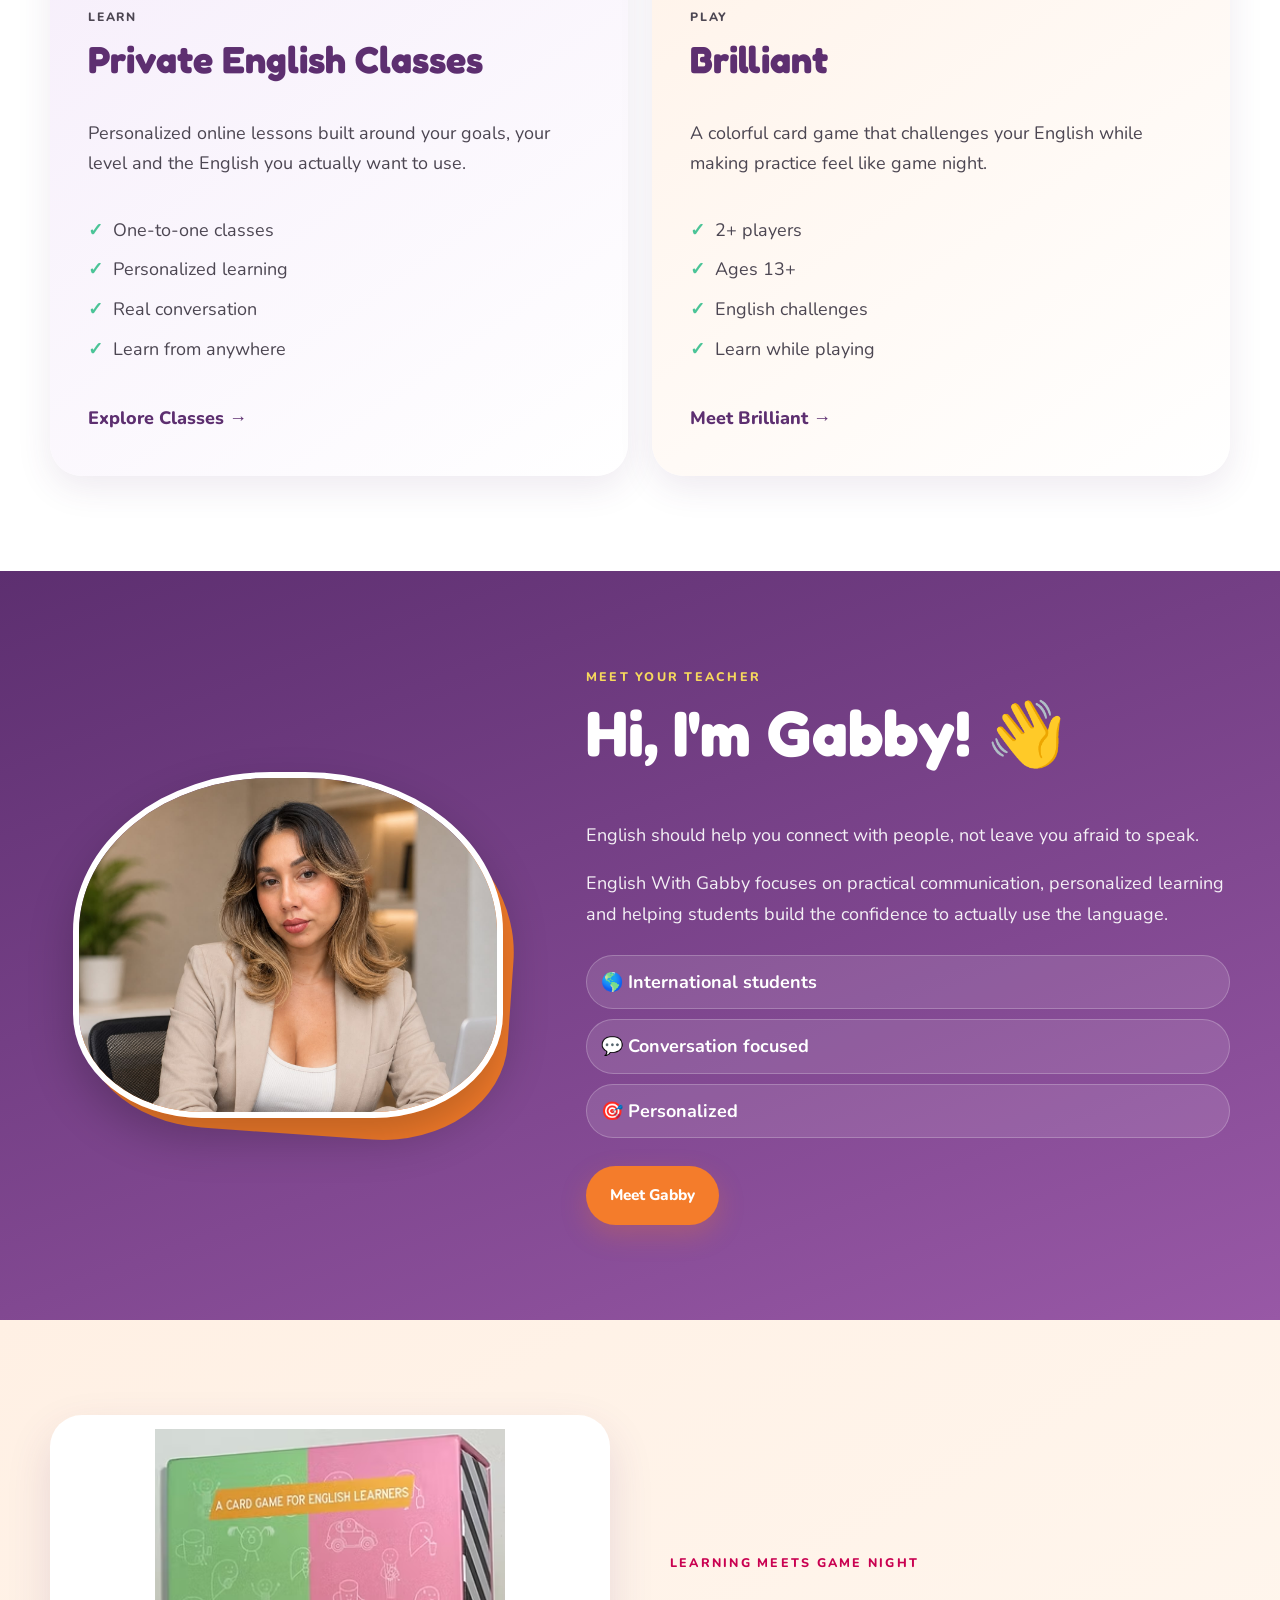
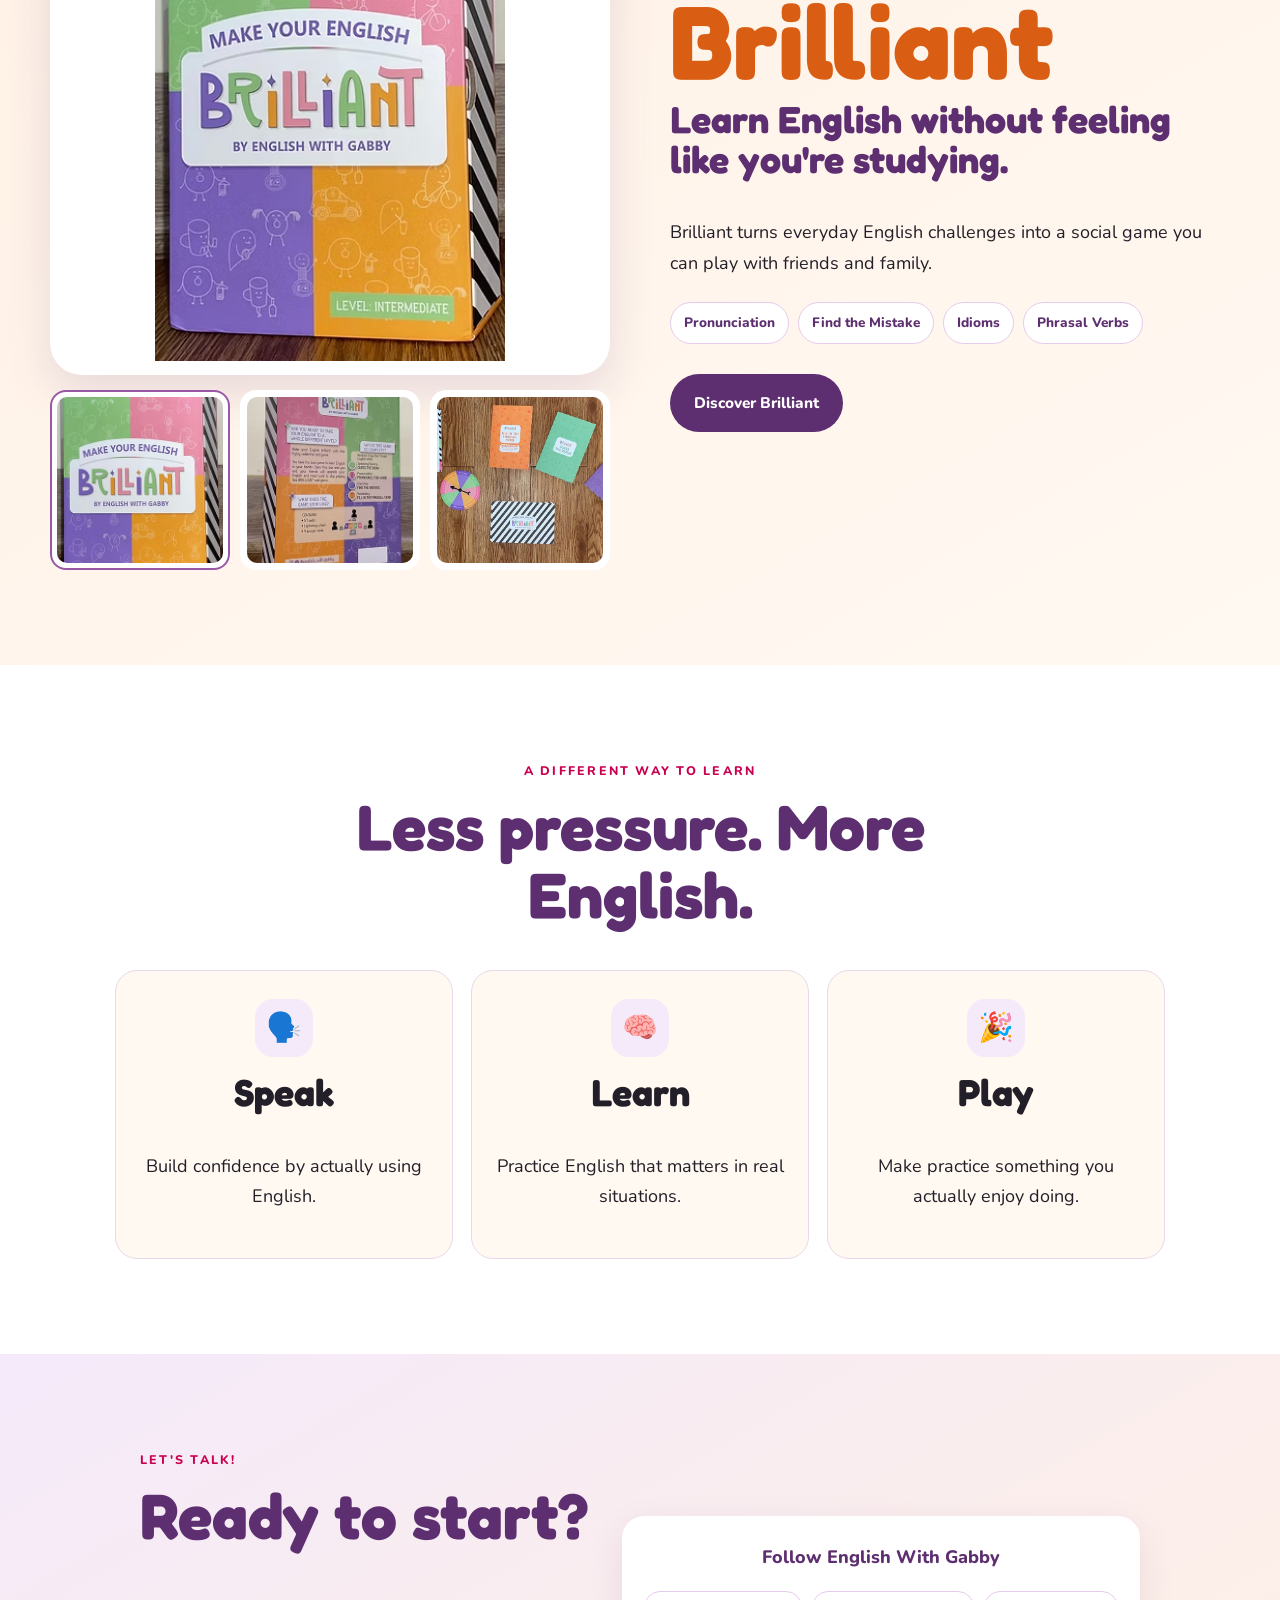
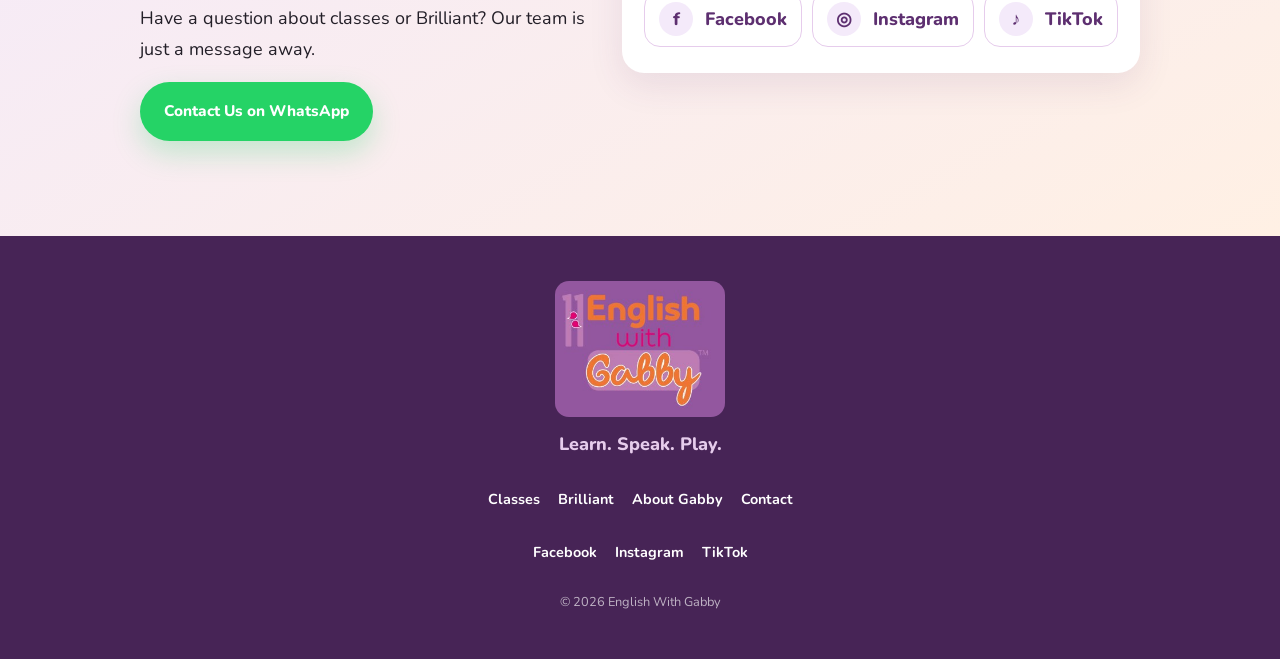
==== commit cc440188: "Refactor HTML structure and improve formatting" ====
--- a/index.html
+++ b/index.html
@@ -30,7 +30,7 @@
        FAVICON — Book
   ====================================================== -->
 
-<link rel="icon" type="image/svg+xml" href="images/favicon.svg">
+  <link rel="icon" type="image/svg+xml" href="images/favicon.svg">
 
 
   <!-- =====================================================
@@ -124,13 +124,13 @@
         Home
       </a>
 
-<a
-  href="classes.html"
-  class="nav-link"
-  data-i18n="nav.classes"
->
-  Classes
-</a>
+      <a
+        href="classes.html"
+        class="nav-link"
+        data-i18n="nav.classes"
+      >
+        Classes
+      </a>
 
       <a
         href="brilliant.html"
@@ -167,95 +167,95 @@
 
       <!-- LANGUAGE SWITCHER -->
 
-     <div
-  class="language-switcher"
-  role="group"
-  aria-label="Language"
->
-
-  <button
-    type="button"
-    class="language-btn active"
-    data-language="en"
-    aria-label="Switch to English"
-    aria-pressed="true"
-  >
-
-    <svg
-      class="language-flag"
-      viewBox="0 0 60 36"
-      aria-hidden="true"
-    >
-      <rect width="60" height="36" fill="#ffffff"/>
-
-      <g fill="#b22234">
-        <rect y="0" width="60" height="2.77"/>
-        <rect y="5.54" width="60" height="2.77"/>
-        <rect y="11.08" width="60" height="2.77"/>
-        <rect y="16.62" width="60" height="2.77"/>
-        <rect y="22.16" width="60" height="2.77"/>
-        <rect y="27.70" width="60" height="2.77"/>
-        <rect y="33.23" width="60" height="2.77"/>
-      </g>
-
-      <rect width="24" height="19.38" fill="#3c3b6e"/>
-
-      <g fill="#ffffff">
-        <circle cx="4" cy="4" r="1"/>
-        <circle cx="9" cy="4" r="1"/>
-        <circle cx="14" cy="4" r="1"/>
-        <circle cx="19" cy="4" r="1"/>
-
-        <circle cx="6.5" cy="8" r="1"/>
-        <circle cx="11.5" cy="8" r="1"/>
-        <circle cx="16.5" cy="8" r="1"/>
-
-        <circle cx="4" cy="12" r="1"/>
-        <circle cx="9" cy="12" r="1"/>
-        <circle cx="14" cy="12" r="1"/>
-        <circle cx="19" cy="12" r="1"/>
-
-        <circle cx="6.5" cy="16" r="1"/>
-        <circle cx="11.5" cy="16" r="1"/>
-        <circle cx="16.5" cy="16" r="1"/>
-      </g>
-    </svg>
-
-    <span>EN</span>
-
-  </button>
-
-
-  <span
-    class="language-divider"
-    aria-hidden="true"
-  >
-    /
-  </span>
-
-
-  <button
-    type="button"
-    class="language-btn"
-    data-language="es"
-    aria-label="Cambiar a español"
-    aria-pressed="false"
-  >
-
-    <svg
-      class="language-flag"
-      viewBox="0 0 60 36"
-      aria-hidden="true"
-    >
-      <rect width="60" height="36" fill="#aa151b"/>
-      <rect y="9" width="60" height="18" fill="#f1bf00"/>
-    </svg>
-
-    <span>ES</span>
-
-  </button>
-
-</div>
+      <div
+        class="language-switcher"
+        role="group"
+        aria-label="Language"
+      >
+
+        <button
+          type="button"
+          class="language-btn active"
+          data-language="en"
+          aria-label="Switch to English"
+          aria-pressed="true"
+        >
+
+          <svg
+            class="language-flag"
+            viewBox="0 0 60 36"
+            aria-hidden="true"
+          >
+            <rect width="60" height="36" fill="#ffffff"/>
+
+            <g fill="#b22234">
+              <rect y="0" width="60" height="2.77"/>
+              <rect y="5.54" width="60" height="2.77"/>
+              <rect y="11.08" width="60" height="2.77"/>
+              <rect y="16.62" width="60" height="2.77"/>
+              <rect y="22.16" width="60" height="2.77"/>
+              <rect y="27.70" width="60" height="2.77"/>
+              <rect y="33.23" width="60" height="2.77"/>
+            </g>
+
+            <rect width="24" height="19.38" fill="#3c3b6e"/>
+
+            <g fill="#ffffff">
+              <circle cx="4" cy="4" r="1"/>
+              <circle cx="9" cy="4" r="1"/>
+              <circle cx="14" cy="4" r="1"/>
+              <circle cx="19" cy="4" r="1"/>
+
+              <circle cx="6.5" cy="8" r="1"/>
+              <circle cx="11.5" cy="8" r="1"/>
+              <circle cx="16.5" cy="8" r="1"/>
+
+              <circle cx="4" cy="12" r="1"/>
+              <circle cx="9" cy="12" r="1"/>
+              <circle cx="14" cy="12" r="1"/>
+              <circle cx="19" cy="12" r="1"/>
+
+              <circle cx="6.5" cy="16" r="1"/>
+              <circle cx="11.5" cy="16" r="1"/>
+              <circle cx="16.5" cy="16" r="1"/>
+            </g>
+          </svg>
+
+          <span>EN</span>
+
+        </button>
+
+
+        <span
+          class="language-divider"
+          aria-hidden="true"
+        >
+          /
+        </span>
+
+
+        <button
+          type="button"
+          class="language-btn"
+          data-language="es"
+          aria-label="Cambiar a español"
+          aria-pressed="false"
+        >
+
+          <svg
+            class="language-flag"
+            viewBox="0 0 60 36"
+            aria-hidden="true"
+          >
+            <rect width="60" height="36" fill="#aa151b"/>
+            <rect y="9" width="60" height="18" fill="#f1bf00"/>
+          </svg>
+
+          <span>ES</span>
+
+        </button>
+
+      </div>
 
 
 
@@ -298,10 +298,10 @@
     </a>
 
     <a
-      href=".html"
-      data-i18n="nav."
+      href="classes.html"
+      data-i18n="nav.classes"
     >
-      
+      Classes
     </a>
 
     <a
@@ -385,7 +385,7 @@
         class="hero-description"
         data-i18n="home.hero.description"
       >
-        Personalized online English  and a card game
+        Personalized online English classes and a card game
         that makes practicing English feel a whole lot more fun.
       </p>
 
@@ -395,11 +395,11 @@
 
 
         <a
-          href=".html"
+          href="classes.html"
           class="btn btn-primary"
-          data-i18n="home.hero."
-        >
-          Explore 
+          data-i18n="home.hero.classes"
+        >
+          Explore Classes
         </a>
 
 
@@ -486,7 +486,7 @@
 
 
 <!-- =========================================================
-     TWO PATHS —  / BRILLIANT
+     TWO PATHS — CLASSES / BRILLIANT
 ========================================================= -->
 
 <section class="path-section">
@@ -515,71 +515,71 @@
   <div class="path-grid">
 
 
-<!-- CLASSES CARD -->
-
-<article class="path-card classes-path-card">
-
-  <div class="mini-product-image classes-card-image">
-
-    <img
-      src="images/classes/Classes%20image.png"
-      alt="Student taking a personalized online English class with a teacher"
-      loading="lazy"
-    >
-
-  </div>
-
-
-  <p
-    class="card-label"
-    data-i18n="home.classes.label"
-  >
-    LEARN
-  </p>
-
-
-  <h3 data-i18n="home.classes.title">
-    Private English Classes
-  </h3>
-
-
-  <p data-i18n="home.classes.description">
-    Personalized online lessons built around your goals,
-    your level and the English you actually want to use.
-  </p>
-
-
-  <ul class="feature-list">
-
-    <li data-i18n="home.classes.feature1">
-      One-to-one classes
-    </li>
-
-    <li data-i18n="home.classes.feature2">
-      Personalized learning
-    </li>
-
-    <li data-i18n="home.classes.feature3">
-      Real conversation
-    </li>
-
-    <li data-i18n="home.classes.feature4">
-      Learn from anywhere
-    </li>
-
-  </ul>
-
-
-  <a
-    href="classes.html"
-    class="card-link"
-    data-i18n="home.classes.cta"
-  >
-    Explore Classes →
-  </a>
-
-</article>
-    
+    <!-- CLASSES CARD -->
+
+    <article class="path-card classes-path-card">
+
+      <div class="mini-product-image classes-card-image">
+
+        <img
+          src="images/classes/Classes%20image.png"
+          alt="Student taking a personalized online English class with a teacher"
+          loading="lazy"
+        >
+
+      </div>
+
+
+      <p
+        class="card-label"
+        data-i18n="home.classes.label"
+      >
+        LEARN
+      </p>
+
+
+      <h3 data-i18n="home.classes.title">
+        Private English Classes
+      </h3>
+
+
+      <p data-i18n="home.classes.description">
+        Personalized online lessons built around your goals,
+        your level and the English you actually want to use.
+      </p>
+
+
+      <ul class="feature-list">
+
+        <li data-i18n="home.classes.feature1">
+          One-to-one classes
+        </li>
+
+        <li data-i18n="home.classes.feature2">
+          Personalized learning
+        </li>
+
+        <li data-i18n="home.classes.feature3">
+          Real conversation
+        </li>
+
+        <li data-i18n="home.classes.feature4">
+          Learn from anywhere
+        </li>
+
+      </ul>
+
+
+      <a
+        href="classes.html"
+        class="card-link"
+        data-i18n="home.classes.cta"
+      >
+        Explore Classes →
+      </a>
+
+    </article>
+
 
     <!-- BRILLIANT CARD -->
 
@@ -615,7 +615,6 @@
       </p>
 
 
-
       <ul class="feature-list">
 
         <li data-i18n="home.brilliant.feature1">
@@ -635,7 +634,6 @@
         </li>
 
       </ul>
-
 
 
       <a
@@ -710,7 +708,6 @@
       </p>
 
 
-
       <div class="gabby-highlights">
 
         <span data-i18n="home.gabby.highlight1">
@@ -726,7 +723,6 @@
         </span>
 
       </div>
-
 
 
       <a
@@ -865,7 +861,6 @@
       </p>
 
 
-
       <div class="game-tags">
 
         <span data-i18n="home.game.tag1">
@@ -885,7 +880,6 @@
         </span>
 
       </div>
-
 
 
       <a
@@ -1031,7 +1025,6 @@
         Have a question about classes or Brilliant?
         Gabby is just a message away.
       </p>
-
 
 
       <a
